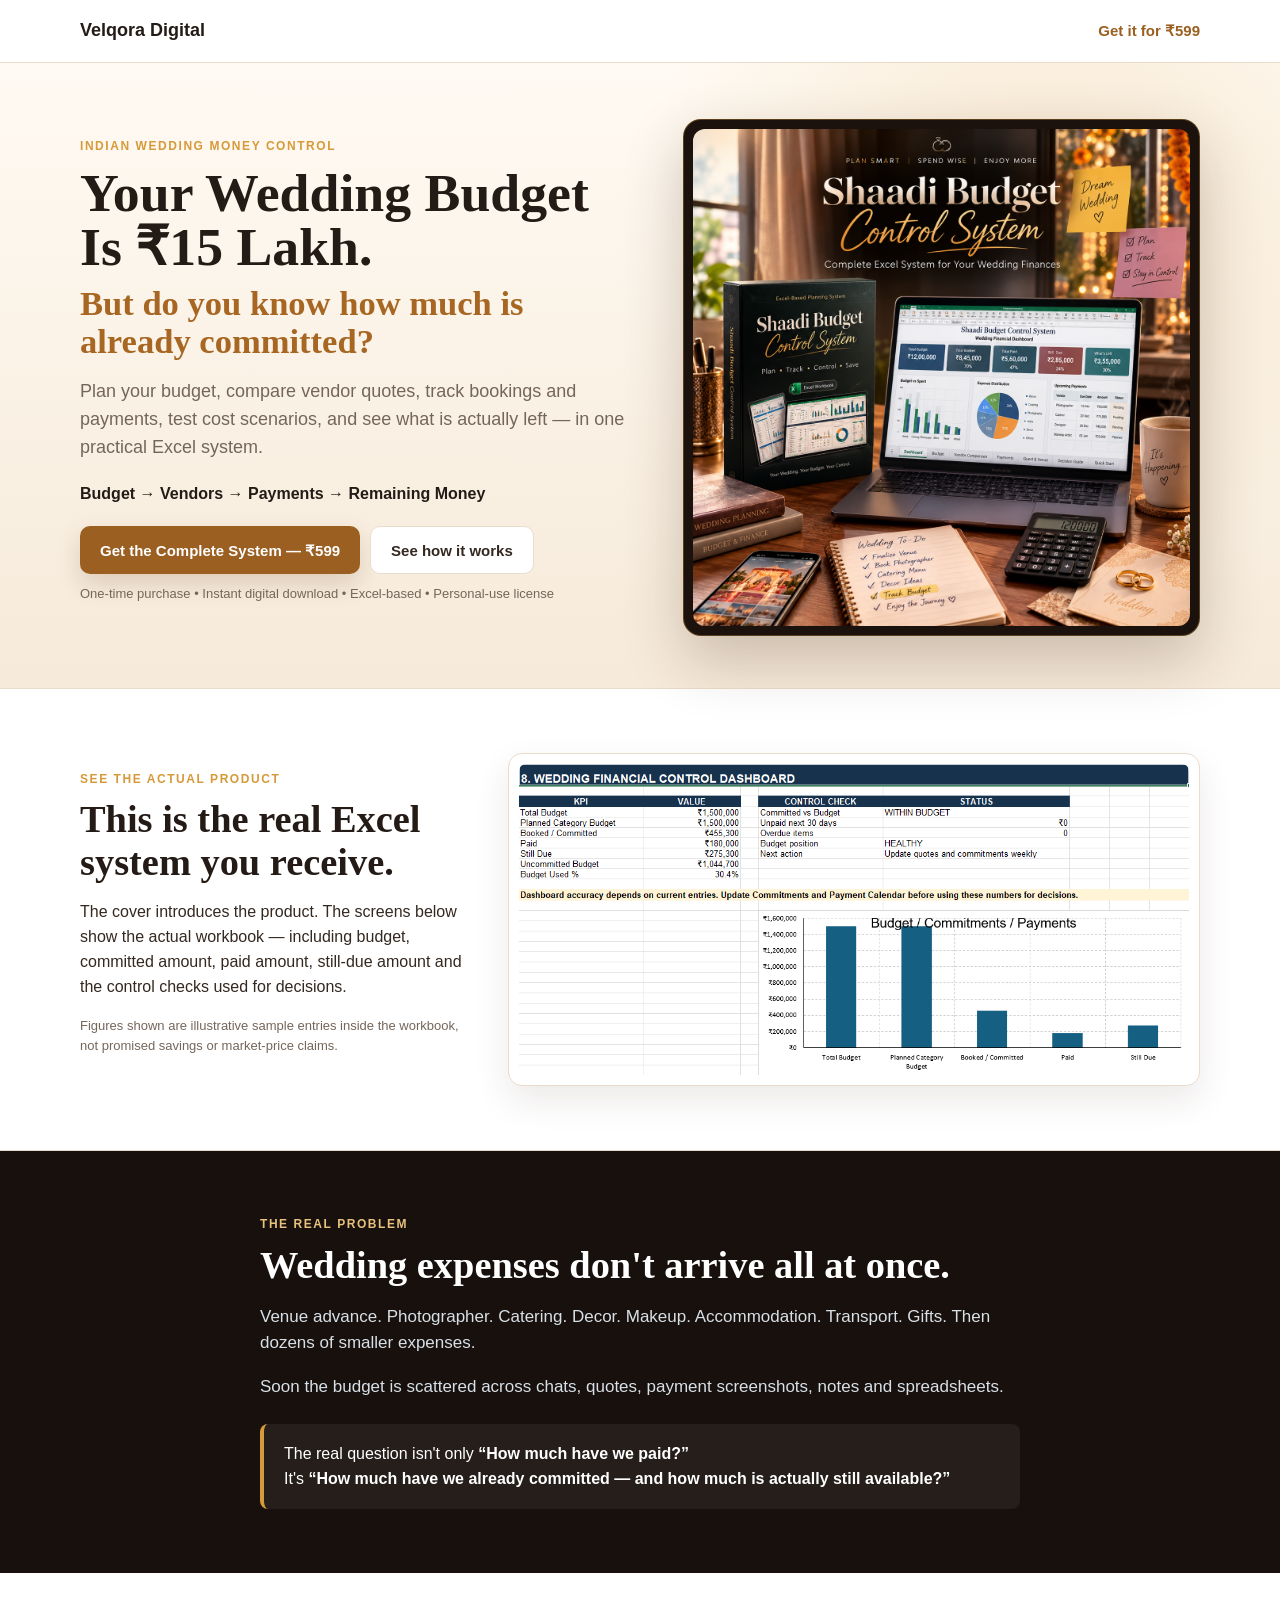
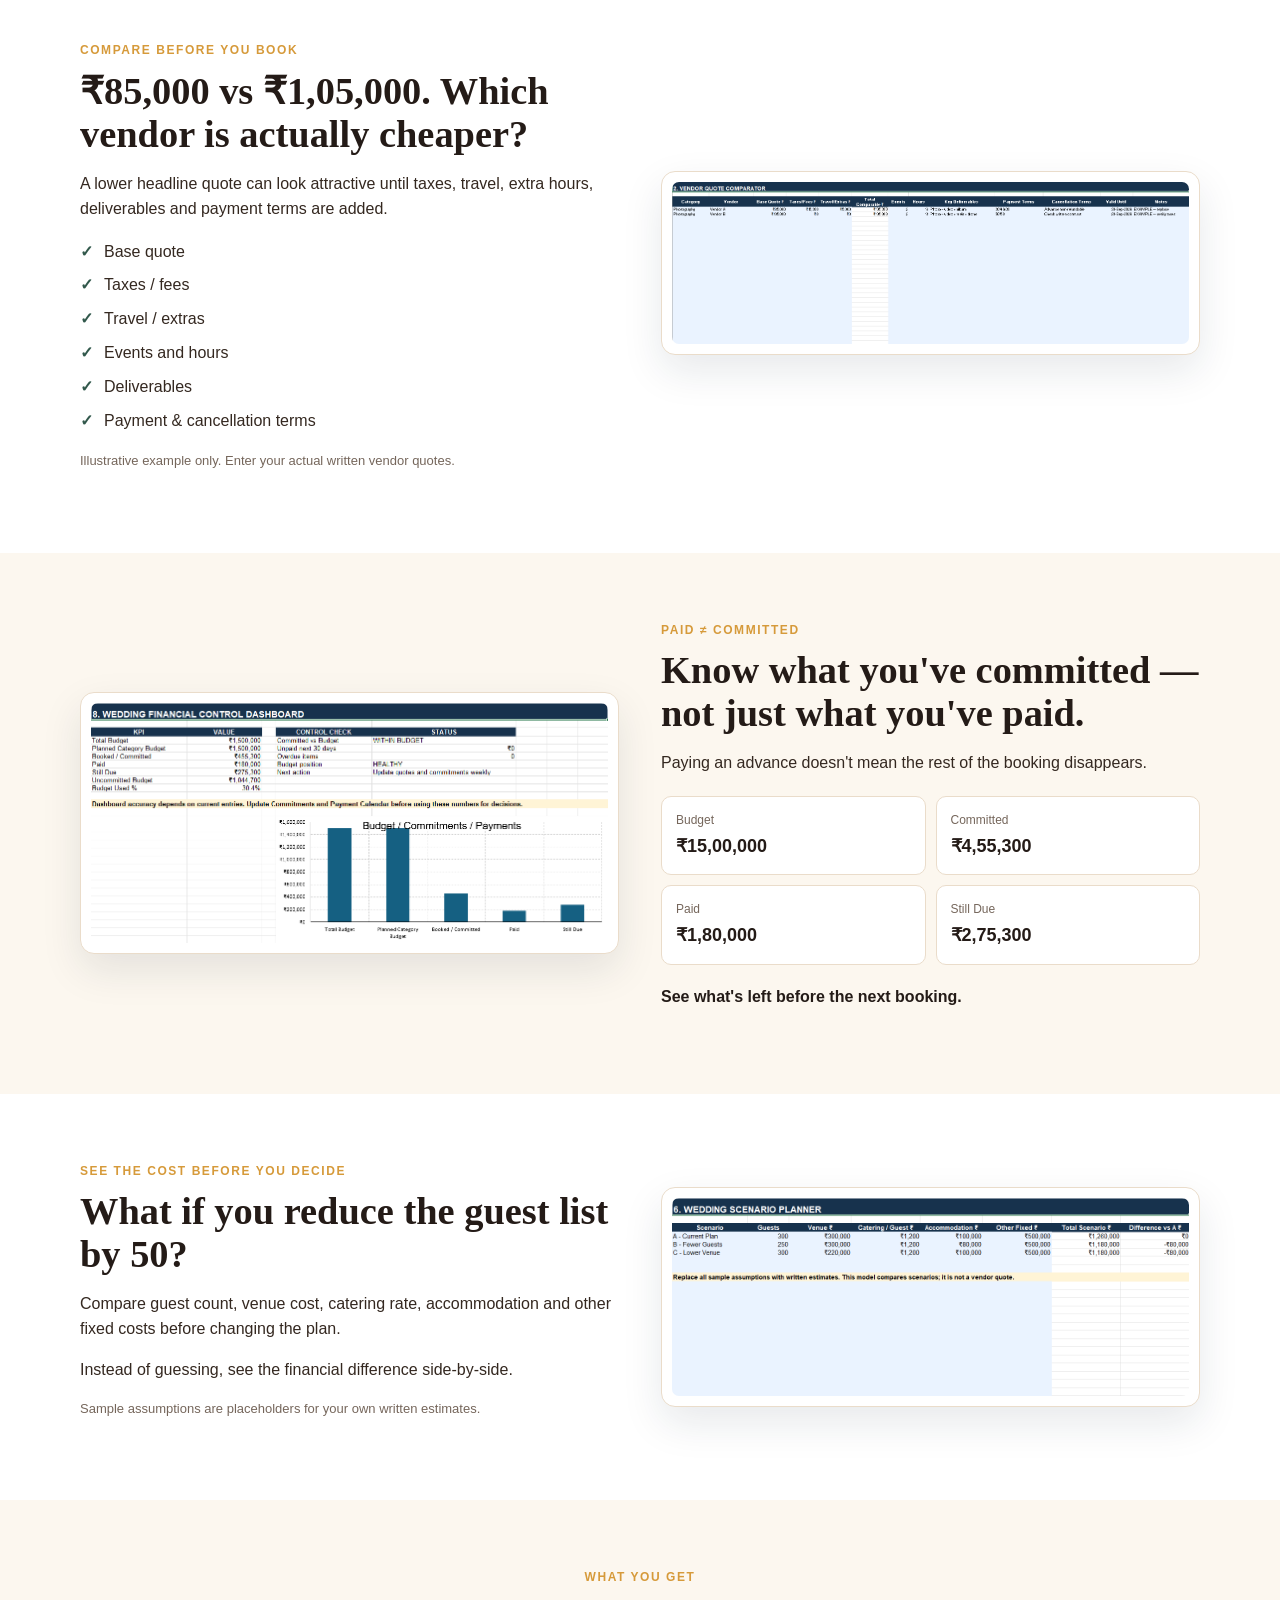
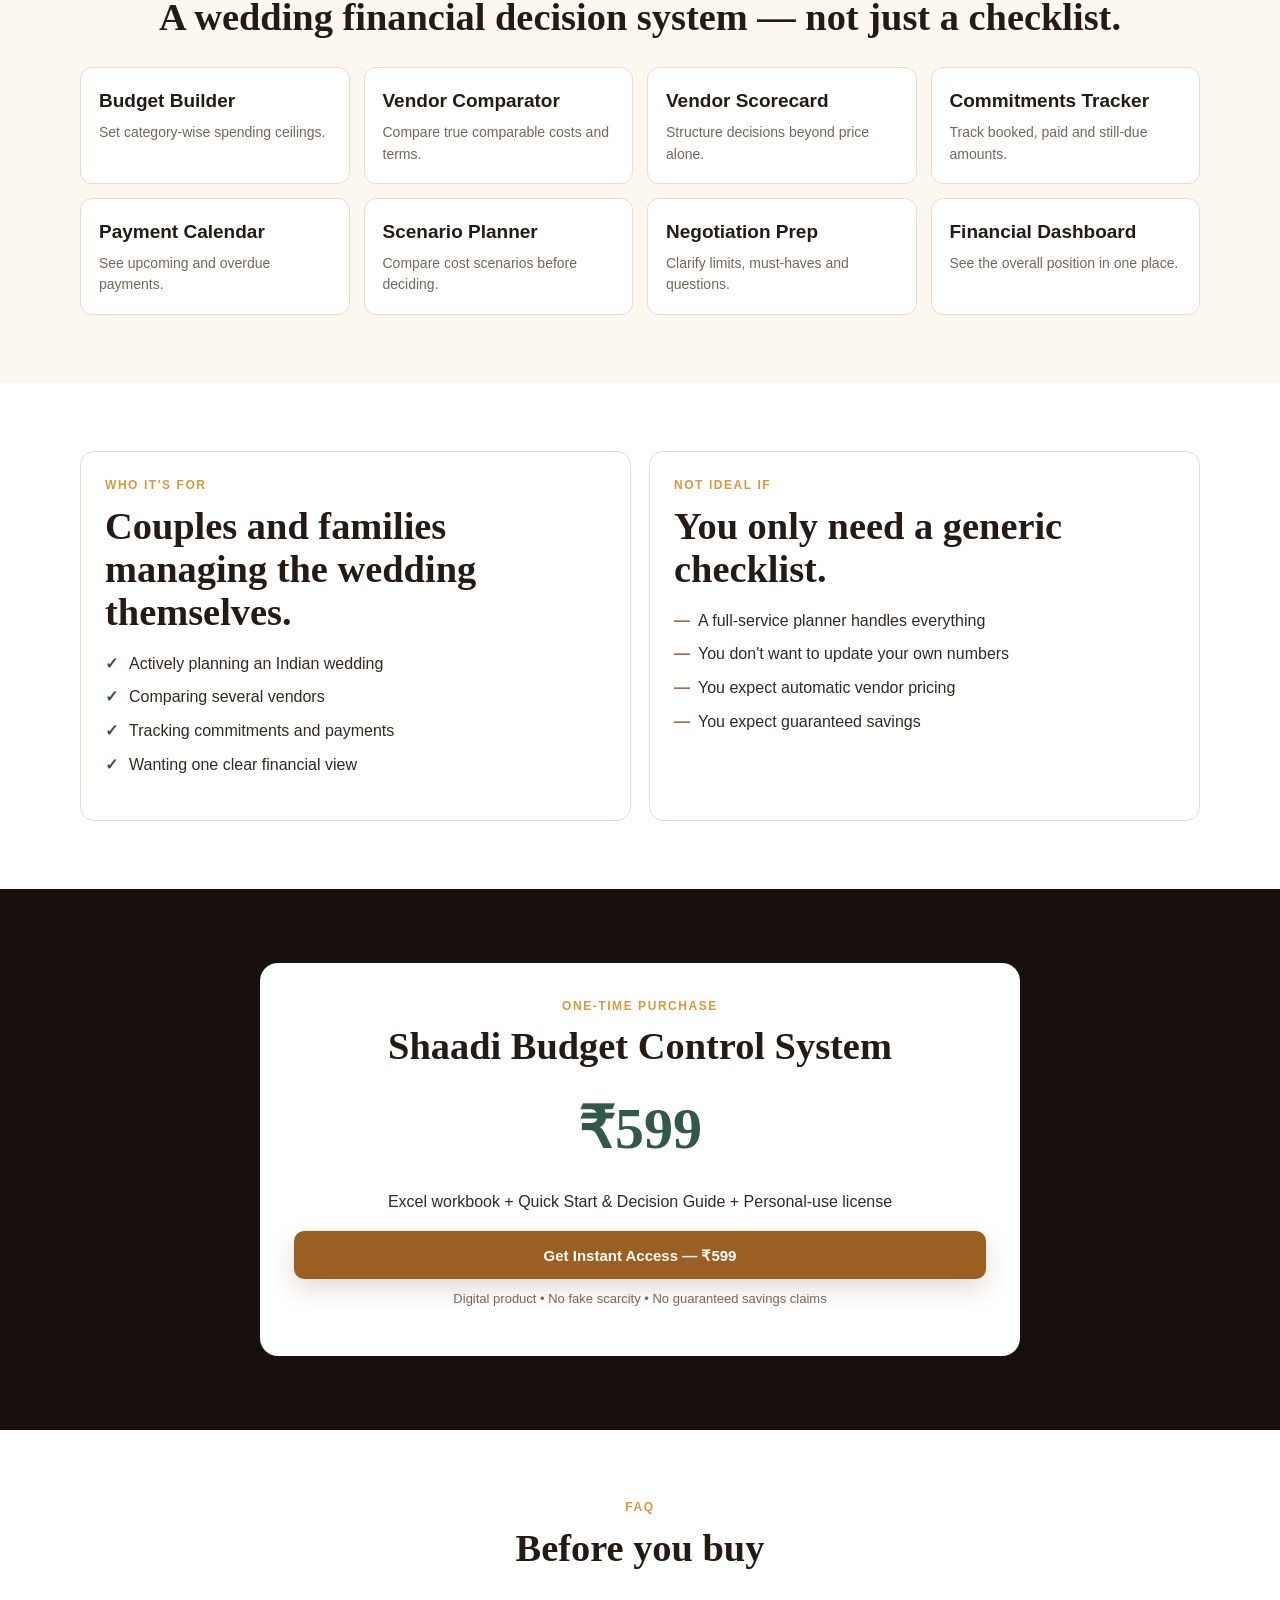
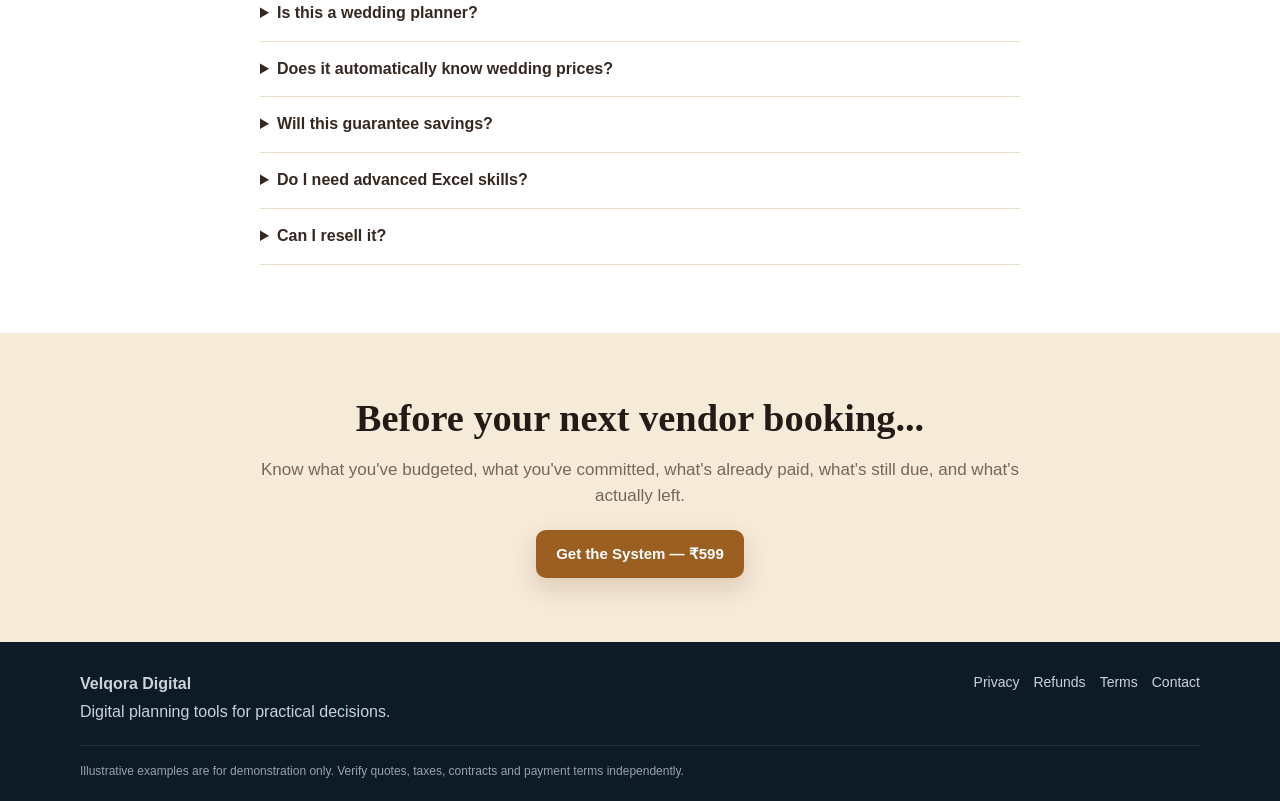
==== shaadi-budget-control/index.html @ 6a684ba6 "Add Velqora Digital website" ====
<!doctype html>
<html lang="en">
<head>
  <meta charset="utf-8">
  <meta name="viewport" content="width=device-width, initial-scale=1">
  <title>Shaadi Budget Control System</title>
  <meta name="description" content="Plan your wedding budget, compare vendors, track commitments and payments, and see what is actually left.">
  <link rel="stylesheet" href="style.css">
</head>
<body>
<header class="topbar">
  <div class="container nav">
    <div class="brand">Velqora Digital</div>
    <a href="#pricing" class="mini-cta">Get it for ₹599</a>
  </div>
</header>

<main>
  <section class="hero">
    <div class="container hero-grid">
      <div class="hero-copy">
        <div class="eyebrow">INDIAN WEDDING MONEY CONTROL</div>
        <h1>Your Wedding Budget Is ₹15 Lakh.</h1>
        <h2 class="hero-sub">But do you know how much is already committed?</h2>
        <p class="lead">Plan your budget, compare vendor quotes, track bookings and payments, test cost scenarios, and see what is actually left — in one practical Excel system.</p>
        <div class="flow">Budget → Vendors → Payments → Remaining Money</div>
        <div class="actions">
          <a class="btn primary" href="https://payhip.com/buy?link=aXrN8">Get the Complete System — ₹599</a>
          <a class="btn secondary" href="#proof">See how it works</a>
        </div>
        <p class="small">One-time purchase • Instant digital download • Excel-based • Personal-use license</p>
      </div>

      <div class="hero-visual">
        <div class="cover-card">
          <img src="assets/shaadi-budget-cover.png" alt="Shaadi Budget Control System product cover">
        </div>
      </div>
    </div>
  </section>

  <section class="product-proof">
    <div class="container proof-grid">
      <div>
        <div class="eyebrow">SEE THE ACTUAL PRODUCT</div>
        <h2>This is the real Excel system you receive.</h2>
        <p>The cover introduces the product. The screens below show the actual workbook — including budget, committed amount, paid amount, still-due amount and the control checks used for decisions.</p>
        <p class="small">Figures shown are illustrative sample entries inside the workbook, not promised savings or market-price claims.</p>
      </div>
      <div class="image-card proof-image">
        <img src="assets/dashboard.png" alt="Actual Shaadi Budget Control System Excel dashboard">
      </div>
    </div>
  </section>

  <section class="dark-section">
    <div class="container narrow">
      <div class="eyebrow light">THE REAL PROBLEM</div>
      <h2>Wedding expenses don't arrive all at once.</h2>
      <p>Venue advance. Photographer. Catering. Decor. Makeup. Accommodation. Transport. Gifts. Then dozens of smaller expenses.</p>
      <p>Soon the budget is scattered across chats, quotes, payment screenshots, notes and spreadsheets.</p>
      <div class="highlight">The real question isn't only <strong>“How much have we paid?”</strong><br>It's <strong>“How much have we already committed — and how much is actually still available?”</strong></div>
    </div>
  </section>

  <section class="section" id="proof">
    <div class="container two-col">
      <div>
        <div class="eyebrow">COMPARE BEFORE YOU BOOK</div>
        <h2>₹85,000 vs ₹1,05,000. Which vendor is actually cheaper?</h2>
        <p>A lower headline quote can look attractive until taxes, travel, extra hours, deliverables and payment terms are added.</p>
        <ul class="checklist">
          <li>Base quote</li>
          <li>Taxes / fees</li>
          <li>Travel / extras</li>
          <li>Events and hours</li>
          <li>Deliverables</li>
          <li>Payment & cancellation terms</li>
        </ul>
        <p class="small">Illustrative example only. Enter your actual written vendor quotes.</p>
      </div>
      <div class="image-card">
        <img src="assets/vendor-comparator.png" alt="Vendor quote comparator">
      </div>
    </div>
  </section>

  <section class="section soft">
    <div class="container two-col">
      <div class="image-card">
        <img src="assets/dashboard.png" alt="Wedding financial control dashboard">
      </div>
      <div>
        <div class="eyebrow">PAID ≠ COMMITTED</div>
        <h2>Know what you've committed — not just what you've paid.</h2>
        <p>Paying an advance doesn't mean the rest of the booking disappears.</p>
        <div class="metrics">
          <div><span>Budget</span><b>₹15,00,000</b></div>
          <div><span>Committed</span><b>₹4,55,300</b></div>
          <div><span>Paid</span><b>₹1,80,000</b></div>
          <div><span>Still Due</span><b>₹2,75,300</b></div>
        </div>
        <p class="strong">See what's left before the next booking.</p>
      </div>
    </div>
  </section>

  <section class="section">
    <div class="container two-col">
      <div>
        <div class="eyebrow">SEE THE COST BEFORE YOU DECIDE</div>
        <h2>What if you reduce the guest list by 50?</h2>
        <p>Compare guest count, venue cost, catering rate, accommodation and other fixed costs before changing the plan.</p>
        <p>Instead of guessing, see the financial difference side-by-side.</p>
        <p class="small">Sample assumptions are placeholders for your own written estimates.</p>
      </div>
      <div class="image-card">
        <img src="assets/scenario-planner.png" alt="Wedding scenario planner">
      </div>
    </div>
  </section>

  <section class="section soft">
    <div class="container">
      <div class="eyebrow center">WHAT YOU GET</div>
      <h2 class="center">A wedding financial decision system — not just a checklist.</h2>
      <div class="cards">
        <article><h3>Budget Builder</h3><p>Set category-wise spending ceilings.</p></article>
        <article><h3>Vendor Comparator</h3><p>Compare true comparable costs and terms.</p></article>
        <article><h3>Vendor Scorecard</h3><p>Structure decisions beyond price alone.</p></article>
        <article><h3>Commitments Tracker</h3><p>Track booked, paid and still-due amounts.</p></article>
        <article><h3>Payment Calendar</h3><p>See upcoming and overdue payments.</p></article>
        <article><h3>Scenario Planner</h3><p>Compare cost scenarios before deciding.</p></article>
        <article><h3>Negotiation Prep</h3><p>Clarify limits, must-haves and questions.</p></article>
        <article><h3>Financial Dashboard</h3><p>See the overall position in one place.</p></article>
      </div>
    </div>
  </section>

  <section class="section">
    <div class="container audience-grid">
      <div class="audience-card">
        <div class="eyebrow">WHO IT'S FOR</div>
        <h2>Couples and families managing the wedding themselves.</h2>
        <ul class="checklist">
          <li>Actively planning an Indian wedding</li>
          <li>Comparing several vendors</li>
          <li>Tracking commitments and payments</li>
          <li>Wanting one clear financial view</li>
        </ul>
      </div>
      <div class="audience-card">
        <div class="eyebrow">NOT IDEAL IF</div>
        <h2>You only need a generic checklist.</h2>
        <ul class="dashlist">
          <li>A full-service planner handles everything</li>
          <li>You don't want to update your own numbers</li>
          <li>You expect automatic vendor pricing</li>
          <li>You expect guaranteed savings</li>
        </ul>
      </div>
    </div>
  </section>

  <section class="pricing" id="pricing">
    <div class="container narrow">
      <div class="price-card">
        <div class="eyebrow center">ONE-TIME PURCHASE</div>
        <h2>Shaadi Budget Control System</h2>
        <div class="price">₹599</div>
        <p>Excel workbook + Quick Start & Decision Guide + Personal-use license</p>
        <a class="btn primary full" href="https://payhip.com/buy?link=aXrN8">Get Instant Access — ₹599</a>
        <p class="small">Digital product • No fake scarcity • No guaranteed savings claims</p>
      </div>
    </div>
  </section>

  <section class="section">
    <div class="container narrow">
      <div class="eyebrow center">FAQ</div>
      <h2 class="center">Before you buy</h2>

      <details>
        <summary>Is this a wedding planner?</summary>
        <p>It focuses on the financial and vendor-decision side of wedding planning, rather than inspiration or event styling.</p>
      </details>
      <details>
        <summary>Does it automatically know wedding prices?</summary>
        <p>No. You enter your own budget and actual vendor quotes.</p>
      </details>
      <details>
        <summary>Will this guarantee savings?</summary>
        <p>No. It helps make costs, commitments and trade-offs visible. Actual results depend on your decisions and vendors.</p>
      </details>
      <details>
        <summary>Do I need advanced Excel skills?</summary>
        <p>No. The formulas are built in. You mainly enter and update your wedding information.</p>
      </details>
      <details>
        <summary>Can I resell it?</summary>
        <p>No. It is licensed for personal use and cannot be resold or redistributed.</p>
      </details>
    </div>
  </section>

  <section class="final">
    <div class="container narrow center">
      <h2>Before your next vendor booking...</h2>
      <p>Know what you've budgeted, what you've committed, what's already paid, what's still due, and what's actually left.</p>
      <a class="btn primary" href="https://payhip.com/buy?link=aXrN8">Get the System — ₹599</a>
    </div>
  </section>
</main>

<footer>
  <div class="container footer-row">
    <div>
      <strong>Velqora Digital</strong>
      <p>Digital planning tools for practical decisions.</p>
    </div>
    <div class="footer-links">
      <a href="../privacy.html">Privacy</a>
      <a href="../refunds.html">Refunds</a>
      <a href="../terms.html">Terms</a>
      <a href="../contact.html">Contact</a>
    </div>
  </div>
  <div class="container legal">Illustrative examples are for demonstration only. Verify quotes, taxes, contracts and payment terms independently.</div>
</footer>

<script src="script.js"></script>
</body>
</html>
---- shaadi-budget-control/style.css ----
:root{
  --navy:#241b17;
  --navy2:#17100d;
  --green:#31584b;
  --gold:#d69a3a;
  --cream:#f6ead9;
  --soft:#fcf7ef;
  --text:#342820;
  --muted:#75665b;
  --line:#eadcca;
  --white:#fff;
}
*{box-sizing:border-box}
html{scroll-behavior:smooth}
body{
  margin:0;
  font-family:Arial,Helvetica,sans-serif;
  color:var(--text);
  background:#fff;
  font-size:16px;
  line-height:1.55;
}
img{display:block;max-width:100%;height:auto}
a{text-decoration:none;color:inherit}
.container{width:min(1120px,92%);margin:auto}
.narrow{width:min(760px,92%)}
.center{text-align:center}

.topbar{
  position:sticky;top:0;z-index:50;
  background:rgba(255,255,255,.96);
  border-bottom:1px solid var(--line);
}
.nav{
  min-height:62px;
  display:flex;
  align-items:center;
  justify-content:space-between;
}
.brand{font-weight:700;font-size:18px;color:var(--navy)}
.mini-cta{font-weight:700;color:#9b5f21;font-size:15px}

.hero{
  padding:56px 0 52px;
  background:radial-gradient(circle at 82% 20%,rgba(214,154,58,.16),transparent 34%),linear-gradient(180deg,#fffaf3 0%,var(--cream) 100%);
}
.hero-grid{
  display:grid;
  grid-template-columns:1fr .92fr;
  gap:42px;
  align-items:center;
}
.eyebrow{
  font-size:12px;
  font-weight:700;
  color:var(--gold);
  letter-spacing:.13em;
  margin-bottom:10px;
}
.light{color:#e8c27d}
h1,h2,h3{margin-top:0;color:var(--navy)}
h1{
  font-family:Georgia,"Times New Roman",serif;
  font-size:clamp(42px,4.2vw,64px);
  line-height:1.02;
  margin-bottom:10px;
}
.hero-sub{
  font-family:Georgia,"Times New Roman",serif;
  color:#a76622;
  font-size:clamp(28px,2.7vw,40px);
  line-height:1.08;
  margin-bottom:18px;
}
h2{
  font-family:Georgia,"Times New Roman",serif;
  font-size:clamp(30px,3vw,44px);
  line-height:1.12;
  margin-bottom:16px;
}
h3{font-size:19px;margin-bottom:6px}
.lead{font-size:18px;color:var(--muted);max-width:650px}
.flow{font-weight:700;margin:20px 0;color:var(--navy)}
.actions{display:flex;gap:10px;flex-wrap:wrap}
.btn{
  min-height:48px;
  padding:0 20px;
  border-radius:10px;
  display:inline-flex;
  align-items:center;
  justify-content:center;
  font-weight:700;
  font-size:15px;
}
.primary{background:#9b5f21;color:#fff;box-shadow:0 10px 24px rgba(99,55,19,.18)}
.secondary{border:1px solid var(--line);background:#fff}
.full{width:100%}
.small{font-size:13px;color:var(--muted);margin-top:10px}
.browser-card,.image-card{
  background:#fff;
  border:1px solid var(--line);
  border-radius:14px;
  padding:10px;
  box-shadow:0 16px 40px rgba(19,42,61,.10);
}
.browser-card img,.image-card img{border-radius:7px}

.dark-section{
  background:var(--navy2);
  color:#fff;
  padding:64px 0;
}
.dark-section h2{color:#fff}
.dark-section p{color:#d8e0e7;font-size:17px}
.highlight{
  margin-top:24px;
  padding:18px 20px;
  border-left:4px solid var(--gold);
  background:rgba(255,255,255,.06);
  border-radius:8px;
}

.section{padding:68px 0}
.soft{background:var(--soft)}
.two-col{
  display:grid;
  grid-template-columns:1fr 1fr;
  gap:42px;
  align-items:center;
}
.checklist,.dashlist{list-style:none;padding:0;margin:18px 0}
.checklist li,.dashlist li{position:relative;padding-left:24px;margin:9px 0}
.checklist li:before{content:"✓";position:absolute;left:0;color:var(--green);font-weight:700}
.dashlist li:before{content:"—";position:absolute;left:0;color:#a66a50;font-weight:700}
.strong{font-weight:700;color:var(--navy)}

.metrics{
  display:grid;
  grid-template-columns:1fr 1fr;
  gap:10px;
  margin:20px 0;
}
.metrics div{
  border:1px solid var(--line);
  background:#fff;
  border-radius:10px;
  padding:14px;
}
.metrics span{display:block;color:var(--muted);font-size:12px;margin-bottom:3px}
.metrics b{font-size:18px;color:var(--navy)}

.cards{
  display:grid;
  grid-template-columns:repeat(4,1fr);
  gap:14px;
  margin-top:28px;
}
.cards article{
  background:#fff;
  border:1px solid var(--line);
  border-radius:12px;
  padding:18px;
}
.cards p{margin:0;color:var(--muted);font-size:14px}

.audience-grid{
  display:grid;
  grid-template-columns:1fr 1fr;
  gap:18px;
}
.audience-card{
  border:1px solid var(--line);
  border-radius:14px;
  padding:24px;
  background:#fff;
}

.pricing{
  padding:74px 0;
  background:var(--navy2);
}
.price-card{
  background:#fff;
  border-radius:18px;
  padding:34px;
  text-align:center;
}
.price{
  font-family:Georgia,"Times New Roman",serif;
  font-size:58px;
  font-weight:700;
  color:var(--green);
  margin:4px 0 10px;
}
details{border-bottom:1px solid var(--line);padding:15px 0}
summary{font-weight:700;cursor:pointer}
details p{color:var(--muted)}

.final{
  padding:64px 0;
  background:var(--cream);
}
.final p{color:var(--muted);font-size:17px;margin-bottom:20px}

footer{
  background:#0d1b27;
  color:#cbd3da;
  padding:30px 0 20px;
}
.footer-row{
  display:flex;
  justify-content:space-between;
  gap:22px;
}
.footer-row p{margin:4px 0 0}
.footer-links{display:flex;gap:14px;flex-wrap:wrap;font-size:14px}
.legal{
  border-top:1px solid rgba(255,255,255,.1);
  margin-top:20px;
  padding-top:16px;
  font-size:12px;
  color:#97a3ae;
}

@media(max-width:900px){
  .hero-grid,.two-col,.audience-grid{grid-template-columns:1fr}
  .cards{grid-template-columns:1fr 1fr}
  .hero{padding-top:44px}
  .hero-visual{max-width:760px}
}
@media(max-width:600px){
  body{font-size:15px}
  .container{width:min(94%,1120px)}
  .hero{padding:38px 0 40px}
  h1{font-size:38px}
  .hero-sub{font-size:28px}
  h2{font-size:30px}
  .lead{font-size:16px}
  .section,.dark-section,.final{padding:50px 0}
  .actions{flex-direction:column}
  .btn{width:100%}
  .cards{grid-template-columns:1fr}
  .metrics{grid-template-columns:1fr 1fr}
  .price{font-size:50px}
  .footer-row{flex-direction:column}
  .mini-cta{font-size:13px}
}


.policy-page{background:#fbfaf7;min-height:100vh}
.policy-wrap{width:min(820px,92%);margin:0 auto;padding:56px 0 80px}
.policy-wrap h1{font-size:42px;margin-bottom:8px}
.policy-wrap h2{font-size:25px;margin-top:34px;margin-bottom:10px}
.policy-wrap p,.policy-wrap li{color:#53606c}
.policy-wrap ul{padding-left:22px}
.back-link{display:inline-block;margin-bottom:28px;color:#1f6a58;font-weight:700}
.policy-meta{font-size:13px;color:#7b858f;margin-bottom:28px}
.notice{background:#fff;border:1px solid #e4e7ea;border-radius:12px;padding:16px 18px;margin:22px 0}
@media(max-width:600px){.policy-wrap{padding-top:36px}.policy-wrap h1{font-size:34px}.policy-wrap h2{font-size:23px}}

.cover-card{
  width:min(520px,100%);
  margin-left:auto;
  background:#1b120e;
  border:1px solid rgba(214,154,58,.34);
  border-radius:18px;
  padding:9px;
  box-shadow:0 24px 60px rgba(62,34,17,.24);
  overflow:hidden;
}
.cover-card img{
  width:100%;
  aspect-ratio:1/1;
  object-fit:cover;
  border-radius:12px;
}
.product-proof{
  padding:64px 0;
  background:#fff;
  border-top:1px solid var(--line);
  border-bottom:1px solid var(--line);
}
.proof-grid{
  display:grid;
  grid-template-columns:.72fr 1.28fr;
  gap:38px;
  align-items:center;
}
.proof-image{box-shadow:0 14px 34px rgba(66,43,27,.10)}
@media(max-width:900px){
  .cover-card{margin:0 auto;max-width:560px}
  .proof-grid{grid-template-columns:1fr}
}
@media(max-width:600px){
  .product-proof{padding:48px 0}
  .cover-card{max-width:430px}
}
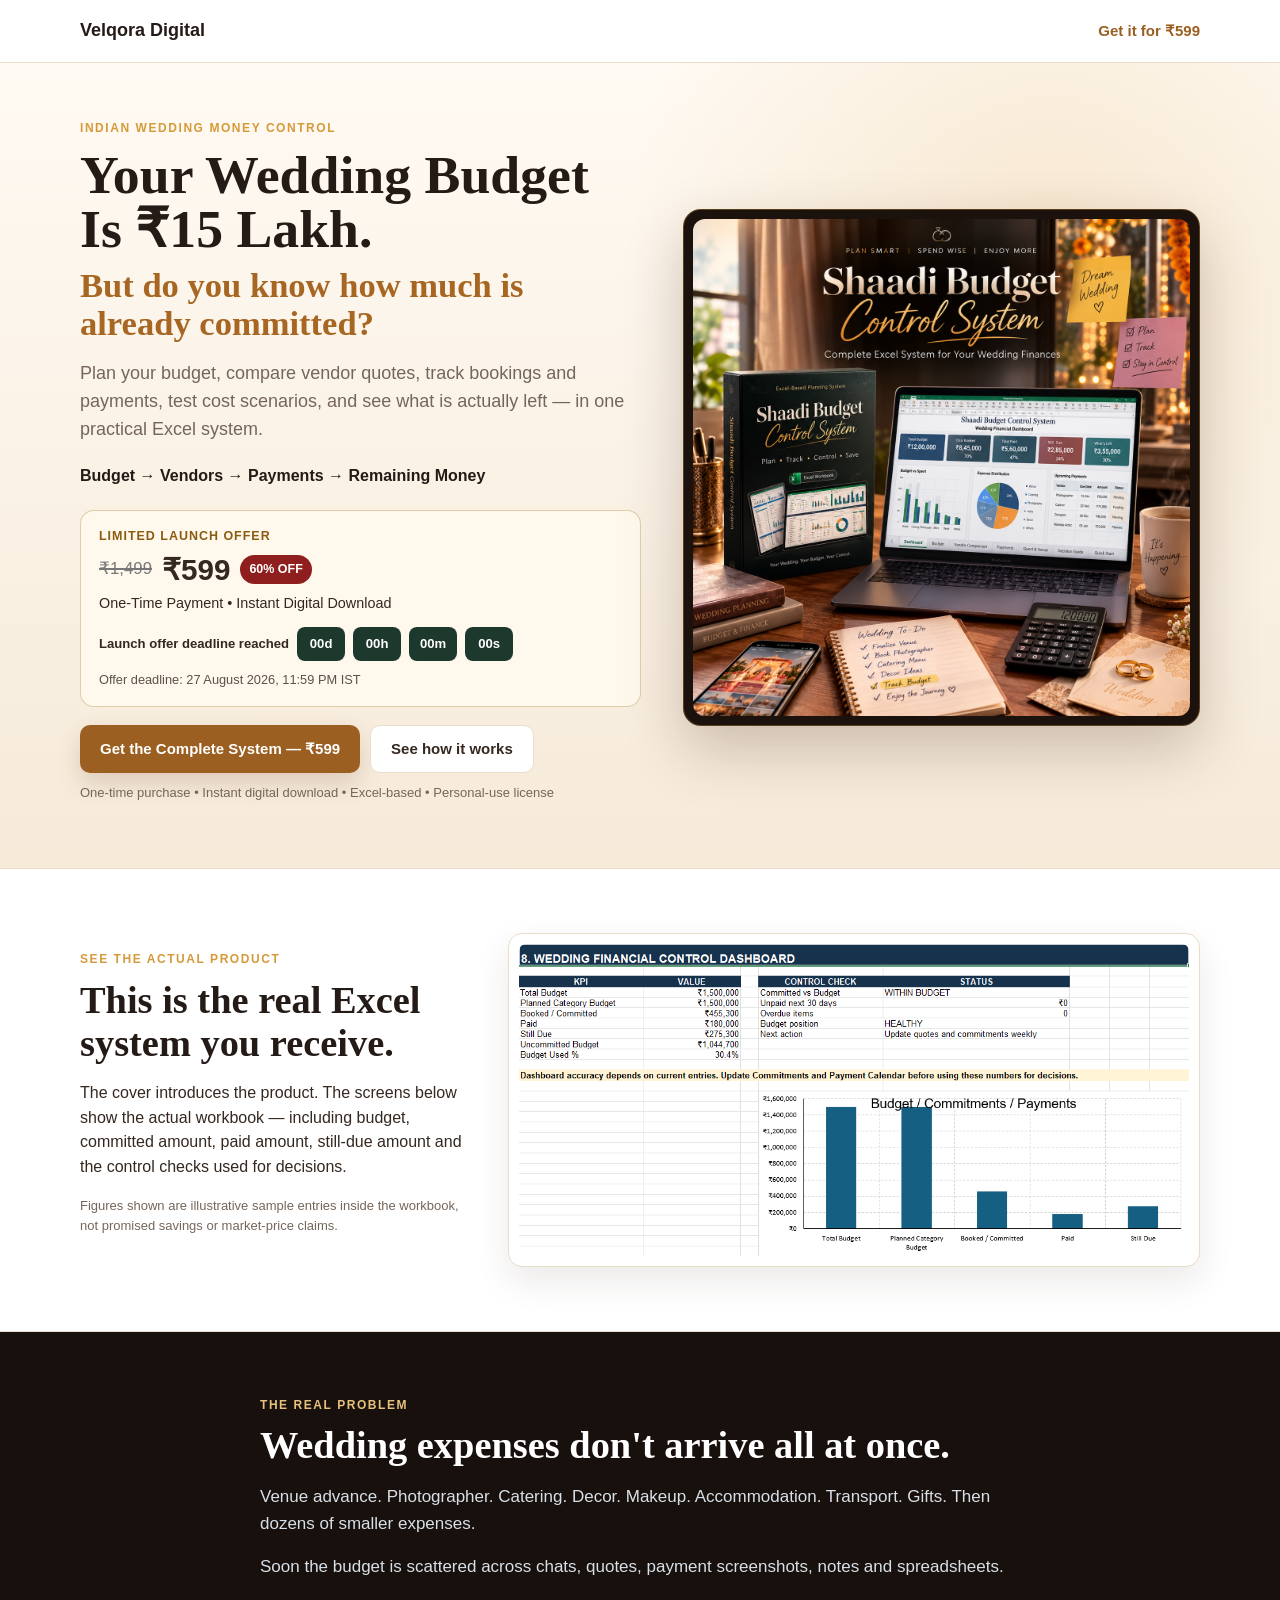
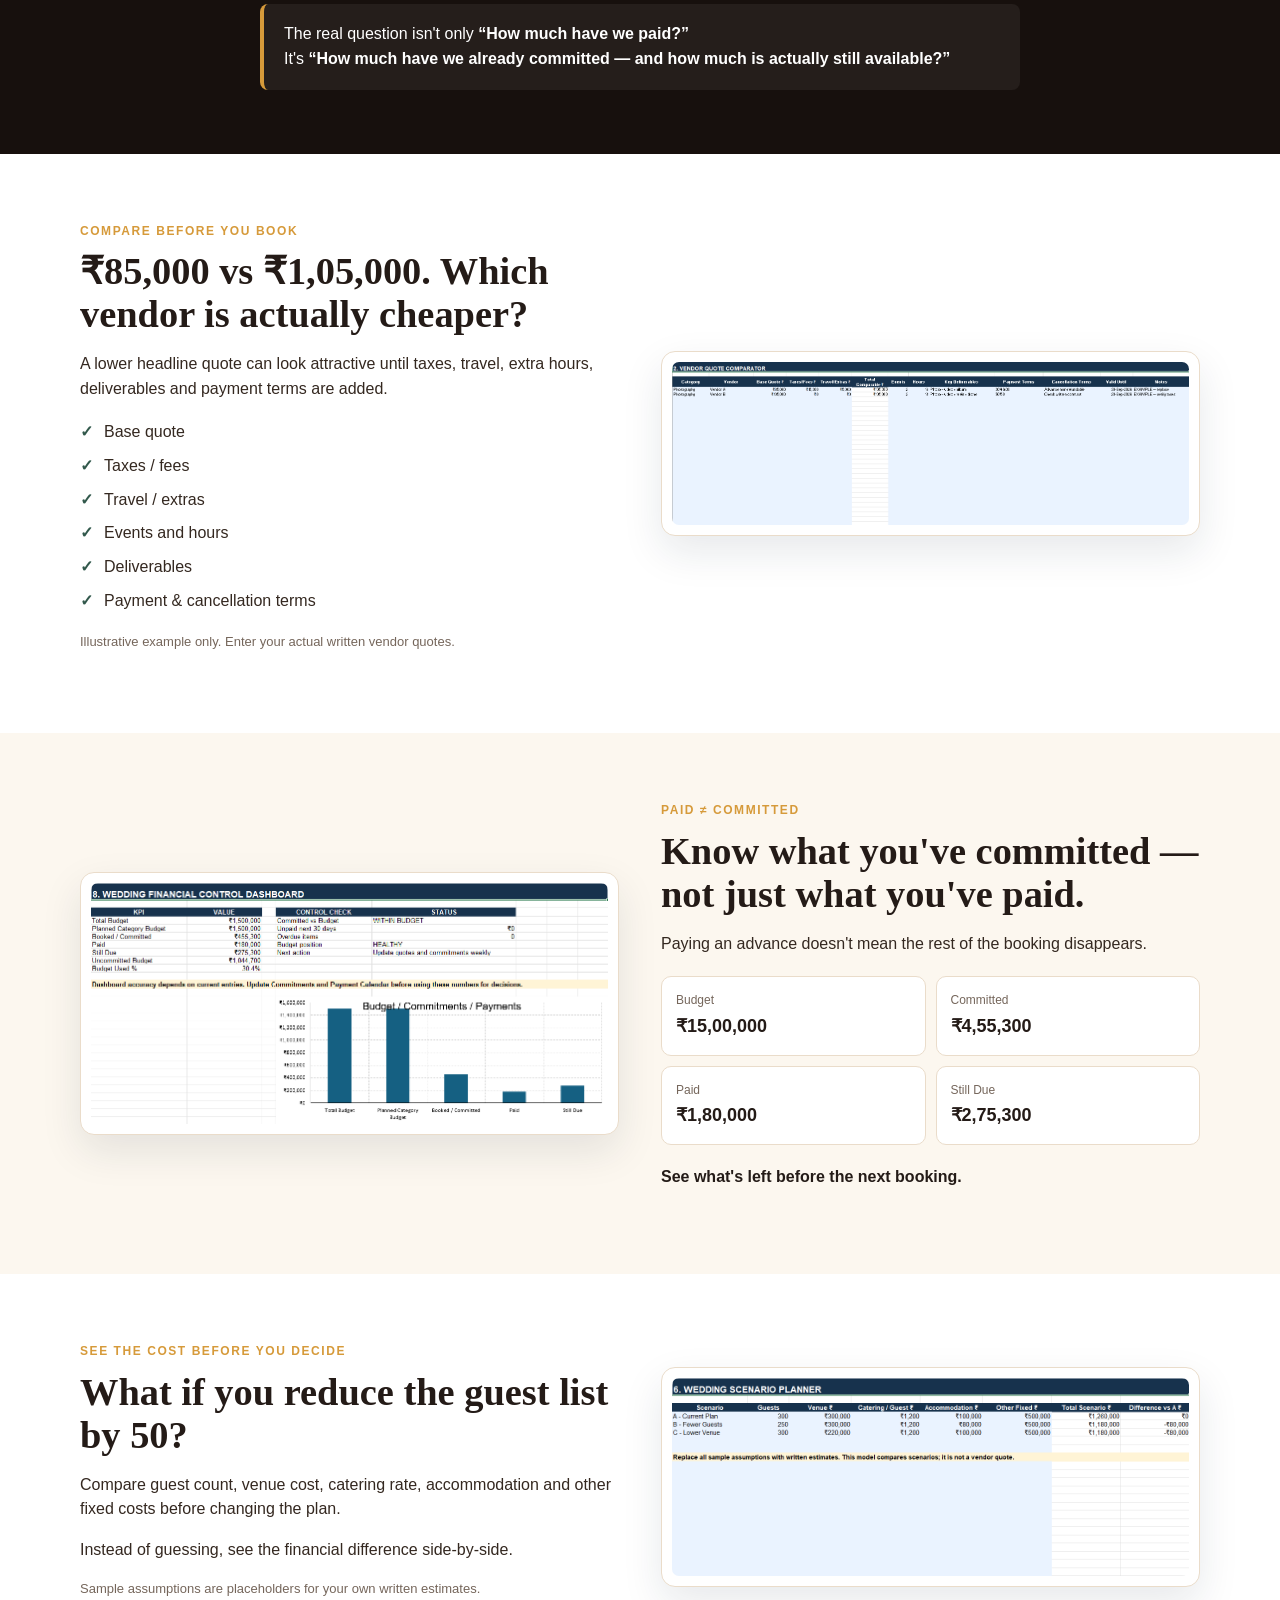
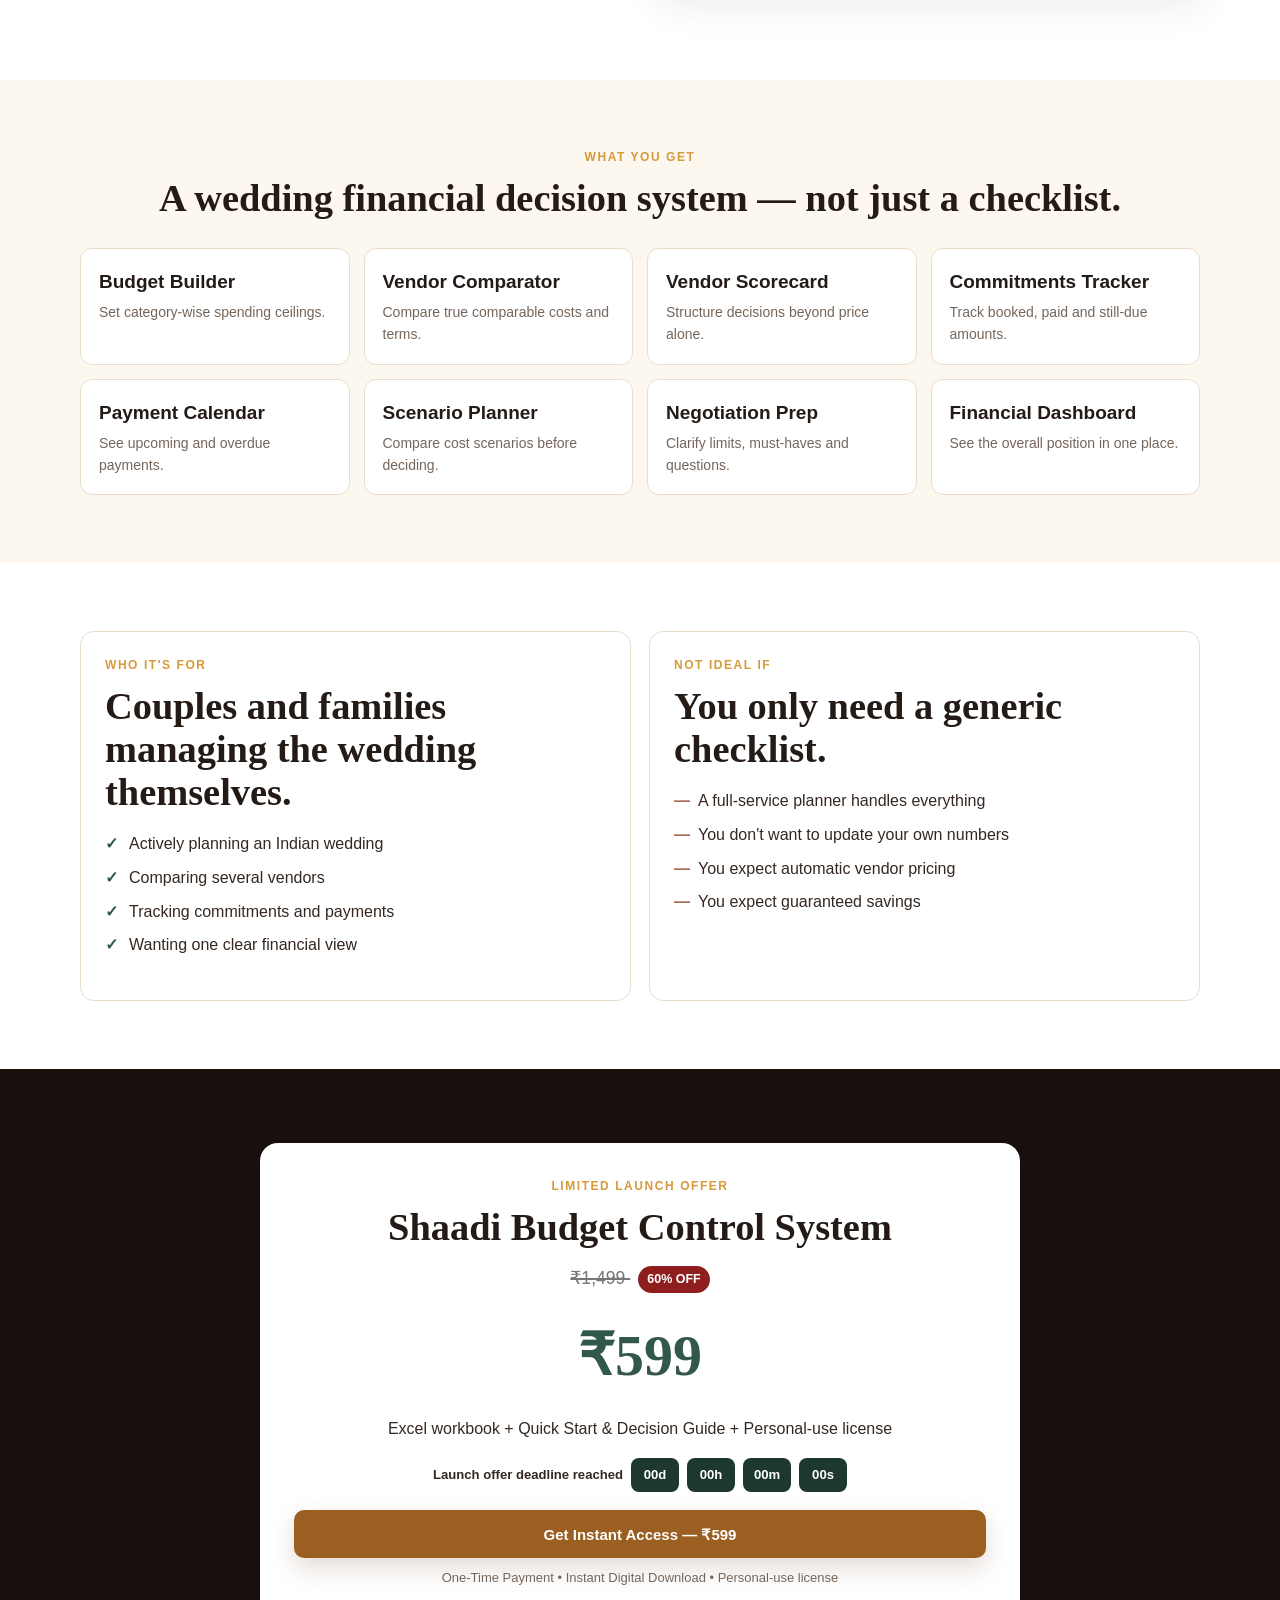
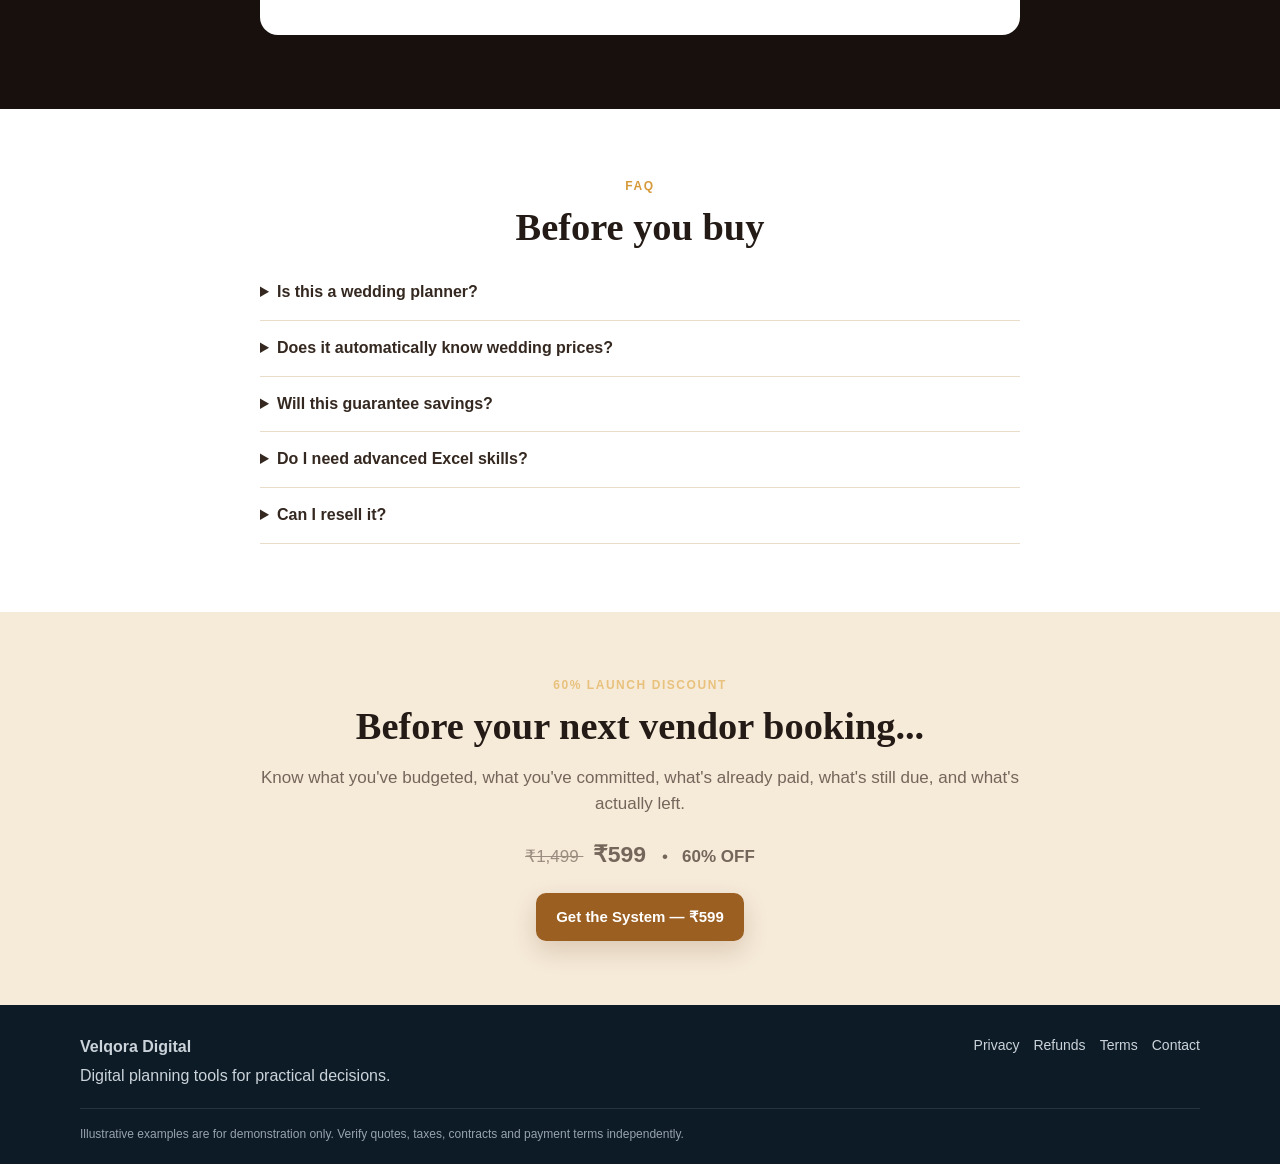
==== commit 1d726f4f: "Align landing page with launch offer" ====
--- a/shaadi-budget-control/index.html
+++ b/shaadi-budget-control/index.html
@@ -3,72 +3,443 @@
 <head>
   <meta charset="utf-8">
   <meta name="viewport" content="width=device-width, initial-scale=1">
+
   <title>Shaadi Budget Control System</title>
-  <meta name="description" content="Plan your wedding budget, compare vendors, track commitments and payments, and see what is actually left.">
+
+  <meta
+    name="description"
+    content="Plan your wedding budget, compare vendors, track commitments and payments, and see what is actually left."
+  >
+
   <link rel="stylesheet" href="style.css">
+
+  <!-- Offer styling -->
+  <style>
+    .launch-offer {
+      margin: 22px 0 18px;
+      padding: 16px 18px;
+      border: 1px solid rgba(167, 126, 43, 0.35);
+      border-radius: 14px;
+      background: #fff9ed;
+    }
+
+    .launch-label {
+      margin-bottom: 8px;
+      font-size: 0.78rem;
+      font-weight: 800;
+      letter-spacing: 0.08em;
+      text-transform: uppercase;
+      color: #8a5b10;
+    }
+
+    .offer-price-row {
+      display: flex;
+      align-items: center;
+      flex-wrap: wrap;
+      gap: 10px;
+      margin-bottom: 8px;
+    }
+
+    .regular-price {
+      font-size: 1.05rem;
+      color: #777;
+      text-decoration: line-through;
+      text-decoration-thickness: 2px;
+    }
+
+    .launch-price {
+      font-size: 1.85rem;
+      line-height: 1;
+      font-weight: 800;
+    }
+
+    .discount-badge {
+      display: inline-flex;
+      align-items: center;
+      padding: 5px 9px;
+      border-radius: 999px;
+      background: #8f1f1f;
+      color: #fff;
+      font-size: 0.78rem;
+      font-weight: 800;
+    }
+
+    .offer-meta {
+      margin: 0;
+      font-size: 0.9rem;
+    }
+
+    .offer-countdown {
+      margin-top: 12px;
+      display: flex;
+      flex-wrap: wrap;
+      align-items: center;
+      gap: 8px;
+    }
+
+    .countdown-label {
+      font-size: 0.82rem;
+      font-weight: 700;
+    }
+
+    .countdown-box {
+      min-width: 48px;
+      padding: 7px 8px;
+      border-radius: 8px;
+      background: #1d382c;
+      color: #fff;
+      text-align: center;
+      font-size: 0.82rem;
+      font-weight: 700;
+    }
+
+    .pricing-offer {
+      margin: 14px 0 18px;
+    }
+
+    .pricing-regular {
+      margin-right: 8px;
+      color: #777;
+      font-size: 1.1rem;
+      text-decoration: line-through;
+      text-decoration-thickness: 2px;
+    }
+
+    .pricing-discount {
+      display: inline-block;
+      padding: 4px 9px;
+      border-radius: 999px;
+      background: #8f1f1f;
+      color: #fff;
+      font-size: 0.78rem;
+      font-weight: 800;
+      vertical-align: middle;
+    }
+
+    .offer-end-note {
+      margin-top: 9px;
+      font-size: 0.8rem;
+      opacity: 0.8;
+    }
+
+    @media (max-width: 600px) {
+      .launch-price {
+        font-size: 1.6rem;
+      }
+
+      .offer-countdown {
+        gap: 6px;
+      }
+
+      .countdown-box {
+        min-width: 44px;
+        font-size: 0.76rem;
+      }
+    }
+  </style>
+
+  <!-- Meta Pixel Code -->
+  <script>
+    !function(f,b,e,v,n,t,s)
+    {
+      if(f.fbq)return;
+      n=f.fbq=function(){
+        n.callMethod
+          ? n.callMethod.apply(n,arguments)
+          : n.queue.push(arguments)
+      };
+
+      if(!f._fbq)f._fbq=n;
+
+      n.push=n;
+      n.loaded=!0;
+      n.version='2.0';
+      n.queue=[];
+
+      t=b.createElement(e);
+      t.async=!0;
+      t.src=v;
+
+      s=b.getElementsByTagName(e)[0];
+      s.parentNode.insertBefore(t,s);
+
+    }(
+      window,
+      document,
+      'script',
+      'https://connect.facebook.net/en_US/fbevents.js'
+    );
+
+    fbq('init', '1090516670585672');
+    fbq('track', 'PageView');
+  </script>
+
+  <noscript>
+    <img
+      height="1"
+      width="1"
+      style="display:none"
+      src="https://www.facebook.com/tr?id=1090516670585672&ev=PageView&noscript=1"
+      alt=""
+    >
+  </noscript>
+  <!-- End Meta Pixel Code -->
+
 </head>
+
 <body>
+
 <header class="topbar">
   <div class="container nav">
-    <div class="brand">Velqora Digital</div>
-    <a href="#pricing" class="mini-cta">Get it for ₹599</a>
+
+    <div class="brand">
+      Velqora Digital
+    </div>
+
+    <a href="#pricing" class="mini-cta">
+      Get it for ₹599
+    </a>
+
   </div>
 </header>
 
+
 <main>
+
+  <!-- HERO -->
   <section class="hero">
     <div class="container hero-grid">
+
       <div class="hero-copy">
-        <div class="eyebrow">INDIAN WEDDING MONEY CONTROL</div>
-        <h1>Your Wedding Budget Is ₹15 Lakh.</h1>
-        <h2 class="hero-sub">But do you know how much is already committed?</h2>
-        <p class="lead">Plan your budget, compare vendor quotes, track bookings and payments, test cost scenarios, and see what is actually left — in one practical Excel system.</p>
-        <div class="flow">Budget → Vendors → Payments → Remaining Money</div>
+
+        <div class="eyebrow">
+          INDIAN WEDDING MONEY CONTROL
+        </div>
+
+        <h1>
+          Your Wedding Budget Is ₹15 Lakh.
+        </h1>
+
+        <h2 class="hero-sub">
+          But do you know how much is already committed?
+        </h2>
+
+        <p class="lead">
+          Plan your budget, compare vendor quotes, track bookings and payments,
+          test cost scenarios, and see what is actually left — in one practical
+          Excel system.
+        </p>
+
+        <div class="flow">
+          Budget → Vendors → Payments → Remaining Money
+        </div>
+
+
+        <!-- LAUNCH OFFER -->
+        <div class="launch-offer">
+
+          <div class="launch-label">
+            Limited Launch Offer
+          </div>
+
+          <div class="offer-price-row">
+
+            <span class="regular-price">
+              ₹1,499
+            </span>
+
+            <span class="launch-price">
+              ₹599
+            </span>
+
+            <span class="discount-badge">
+              60% OFF
+            </span>
+
+          </div>
+
+          <p class="offer-meta">
+            One-Time Payment • Instant Digital Download
+          </p>
+
+          <div class="offer-countdown">
+
+            <span class="countdown-label">
+              Launch offer ends in:
+            </span>
+
+            <span class="countdown-box">
+              <span id="days">00</span>d
+            </span>
+
+            <span class="countdown-box">
+              <span id="hours">00</span>h
+            </span>
+
+            <span class="countdown-box">
+              <span id="minutes">00</span>m
+            </span>
+
+            <span class="countdown-box">
+              <span id="seconds">00</span>s
+            </span>
+
+          </div>
+
+          <div class="offer-end-note">
+            Offer deadline: 27 August 2026, 11:59 PM IST
+          </div>
+
+        </div>
+
+
         <div class="actions">
-          <a class="btn primary" href="https://payhip.com/buy?link=aXrN8">Get the Complete System — ₹599</a>
-          <a class="btn secondary" href="#proof">See how it works</a>
-        </div>
-        <p class="small">One-time purchase • Instant digital download • Excel-based • Personal-use license</p>
-      </div>
+
+          <a
+            class="btn primary"
+            href="https://payhip.com/buy?link=aXrN8"
+          >
+            Get the Complete System — ₹599
+          </a>
+
+          <a
+            class="btn secondary"
+            href="#proof"
+          >
+            See how it works
+          </a>
+
+        </div>
+
+        <p class="small">
+          One-time purchase • Instant digital download • Excel-based • Personal-use license
+        </p>
+
+      </div>
+
 
       <div class="hero-visual">
+
         <div class="cover-card">
-          <img src="assets/shaadi-budget-cover.png" alt="Shaadi Budget Control System product cover">
-        </div>
-      </div>
+
+          <img
+            src="assets/shaadi-budget-cover.png"
+            alt="Shaadi Budget Control System product cover"
+          >
+
+        </div>
+
+      </div>
+
     </div>
   </section>
 
+
+  <!-- PRODUCT PROOF -->
   <section class="product-proof">
+
     <div class="container proof-grid">
+
       <div>
-        <div class="eyebrow">SEE THE ACTUAL PRODUCT</div>
-        <h2>This is the real Excel system you receive.</h2>
-        <p>The cover introduces the product. The screens below show the actual workbook — including budget, committed amount, paid amount, still-due amount and the control checks used for decisions.</p>
-        <p class="small">Figures shown are illustrative sample entries inside the workbook, not promised savings or market-price claims.</p>
-      </div>
+
+        <div class="eyebrow">
+          SEE THE ACTUAL PRODUCT
+        </div>
+
+        <h2>
+          This is the real Excel system you receive.
+        </h2>
+
+        <p>
+          The cover introduces the product. The screens below show the actual
+          workbook — including budget, committed amount, paid amount,
+          still-due amount and the control checks used for decisions.
+        </p>
+
+        <p class="small">
+          Figures shown are illustrative sample entries inside the workbook,
+          not promised savings or market-price claims.
+        </p>
+
+      </div>
+
+
       <div class="image-card proof-image">
-        <img src="assets/dashboard.png" alt="Actual Shaadi Budget Control System Excel dashboard">
-      </div>
-    </div>
+
+        <img
+          src="assets/dashboard.png"
+          alt="Actual Shaadi Budget Control System Excel dashboard"
+        >
+
+      </div>
+
+    </div>
+
   </section>
 
+
+  <!-- PROBLEM -->
   <section class="dark-section">
+
     <div class="container narrow">
-      <div class="eyebrow light">THE REAL PROBLEM</div>
-      <h2>Wedding expenses don't arrive all at once.</h2>
-      <p>Venue advance. Photographer. Catering. Decor. Makeup. Accommodation. Transport. Gifts. Then dozens of smaller expenses.</p>
-      <p>Soon the budget is scattered across chats, quotes, payment screenshots, notes and spreadsheets.</p>
-      <div class="highlight">The real question isn't only <strong>“How much have we paid?”</strong><br>It's <strong>“How much have we already committed — and how much is actually still available?”</strong></div>
-    </div>
+
+      <div class="eyebrow light">
+        THE REAL PROBLEM
+      </div>
+
+      <h2>
+        Wedding expenses don't arrive all at once.
+      </h2>
+
+      <p>
+        Venue advance. Photographer. Catering. Decor. Makeup.
+        Accommodation. Transport. Gifts. Then dozens of smaller expenses.
+      </p>
+
+      <p>
+        Soon the budget is scattered across chats, quotes, payment screenshots,
+        notes and spreadsheets.
+      </p>
+
+      <div class="highlight">
+
+        The real question isn't only
+        <strong>“How much have we paid?”</strong>
+
+        <br>
+
+        It's
+        <strong>
+          “How much have we already committed — and how much is actually still available?”
+        </strong>
+
+      </div>
+
+    </div>
+
   </section>
 
+
+  <!-- VENDOR COMPARISON -->
   <section class="section" id="proof">
+
     <div class="container two-col">
+
       <div>
-        <div class="eyebrow">COMPARE BEFORE YOU BOOK</div>
-        <h2>₹85,000 vs ₹1,05,000. Which vendor is actually cheaper?</h2>
-        <p>A lower headline quote can look attractive until taxes, travel, extra hours, deliverables and payment terms are added.</p>
+
+        <div class="eyebrow">
+          COMPARE BEFORE YOU BOOK
+        </div>
+
+        <h2>
+          ₹85,000 vs ₹1,05,000. Which vendor is actually cheaper?
+        </h2>
+
+        <p>
+          A lower headline quote can look attractive until taxes, travel,
+          extra hours, deliverables and payment terms are added.
+        </p>
+
         <ul class="checklist">
           <li>Base quote</li>
           <li>Taxes / fees</li>
@@ -77,157 +448,657 @@
           <li>Deliverables</li>
           <li>Payment & cancellation terms</li>
         </ul>
-        <p class="small">Illustrative example only. Enter your actual written vendor quotes.</p>
-      </div>
+
+        <p class="small">
+          Illustrative example only. Enter your actual written vendor quotes.
+        </p>
+
+      </div>
+
+
       <div class="image-card">
-        <img src="assets/vendor-comparator.png" alt="Vendor quote comparator">
-      </div>
-    </div>
+
+        <img
+          src="assets/vendor-comparator.png"
+          alt="Vendor quote comparator"
+        >
+
+      </div>
+
+    </div>
+
   </section>
 
+
+  <!-- COMMITMENTS -->
   <section class="section soft">
+
     <div class="container two-col">
+
       <div class="image-card">
-        <img src="assets/dashboard.png" alt="Wedding financial control dashboard">
-      </div>
+
+        <img
+          src="assets/dashboard.png"
+          alt="Wedding financial control dashboard"
+        >
+
+      </div>
+
+
       <div>
-        <div class="eyebrow">PAID ≠ COMMITTED</div>
-        <h2>Know what you've committed — not just what you've paid.</h2>
-        <p>Paying an advance doesn't mean the rest of the booking disappears.</p>
+
+        <div class="eyebrow">
+          PAID ≠ COMMITTED
+        </div>
+
+        <h2>
+          Know what you've committed — not just what you've paid.
+        </h2>
+
+        <p>
+          Paying an advance doesn't mean the rest of the booking disappears.
+        </p>
+
         <div class="metrics">
-          <div><span>Budget</span><b>₹15,00,000</b></div>
-          <div><span>Committed</span><b>₹4,55,300</b></div>
-          <div><span>Paid</span><b>₹1,80,000</b></div>
-          <div><span>Still Due</span><b>₹2,75,300</b></div>
-        </div>
-        <p class="strong">See what's left before the next booking.</p>
-      </div>
-    </div>
+
+          <div>
+            <span>Budget</span>
+            <b>₹15,00,000</b>
+          </div>
+
+          <div>
+            <span>Committed</span>
+            <b>₹4,55,300</b>
+          </div>
+
+          <div>
+            <span>Paid</span>
+            <b>₹1,80,000</b>
+          </div>
+
+          <div>
+            <span>Still Due</span>
+            <b>₹2,75,300</b>
+          </div>
+
+        </div>
+
+        <p class="strong">
+          See what's left before the next booking.
+        </p>
+
+      </div>
+
+    </div>
+
   </section>
 
+
+  <!-- SCENARIO -->
   <section class="section">
+
     <div class="container two-col">
+
       <div>
-        <div class="eyebrow">SEE THE COST BEFORE YOU DECIDE</div>
-        <h2>What if you reduce the guest list by 50?</h2>
-        <p>Compare guest count, venue cost, catering rate, accommodation and other fixed costs before changing the plan.</p>
-        <p>Instead of guessing, see the financial difference side-by-side.</p>
-        <p class="small">Sample assumptions are placeholders for your own written estimates.</p>
-      </div>
+
+        <div class="eyebrow">
+          SEE THE COST BEFORE YOU DECIDE
+        </div>
+
+        <h2>
+          What if you reduce the guest list by 50?
+        </h2>
+
+        <p>
+          Compare guest count, venue cost, catering rate, accommodation
+          and other fixed costs before changing the plan.
+        </p>
+
+        <p>
+          Instead of guessing, see the financial difference side-by-side.
+        </p>
+
+        <p class="small">
+          Sample assumptions are placeholders for your own written estimates.
+        </p>
+
+      </div>
+
+
       <div class="image-card">
-        <img src="assets/scenario-planner.png" alt="Wedding scenario planner">
-      </div>
-    </div>
+
+        <img
+          src="assets/scenario-planner.png"
+          alt="Wedding scenario planner"
+        >
+
+      </div>
+
+    </div>
+
   </section>
 
+
+  <!-- WHAT YOU GET -->
   <section class="section soft">
+
     <div class="container">
-      <div class="eyebrow center">WHAT YOU GET</div>
-      <h2 class="center">A wedding financial decision system — not just a checklist.</h2>
+
+      <div class="eyebrow center">
+        WHAT YOU GET
+      </div>
+
+      <h2 class="center">
+        A wedding financial decision system — not just a checklist.
+      </h2>
+
+
       <div class="cards">
-        <article><h3>Budget Builder</h3><p>Set category-wise spending ceilings.</p></article>
-        <article><h3>Vendor Comparator</h3><p>Compare true comparable costs and terms.</p></article>
-        <article><h3>Vendor Scorecard</h3><p>Structure decisions beyond price alone.</p></article>
-        <article><h3>Commitments Tracker</h3><p>Track booked, paid and still-due amounts.</p></article>
-        <article><h3>Payment Calendar</h3><p>See upcoming and overdue payments.</p></article>
-        <article><h3>Scenario Planner</h3><p>Compare cost scenarios before deciding.</p></article>
-        <article><h3>Negotiation Prep</h3><p>Clarify limits, must-haves and questions.</p></article>
-        <article><h3>Financial Dashboard</h3><p>See the overall position in one place.</p></article>
-      </div>
-    </div>
+
+        <article>
+          <h3>Budget Builder</h3>
+          <p>Set category-wise spending ceilings.</p>
+        </article>
+
+        <article>
+          <h3>Vendor Comparator</h3>
+          <p>Compare true comparable costs and terms.</p>
+        </article>
+
+        <article>
+          <h3>Vendor Scorecard</h3>
+          <p>Structure decisions beyond price alone.</p>
+        </article>
+
+        <article>
+          <h3>Commitments Tracker</h3>
+          <p>Track booked, paid and still-due amounts.</p>
+        </article>
+
+        <article>
+          <h3>Payment Calendar</h3>
+          <p>See upcoming and overdue payments.</p>
+        </article>
+
+        <article>
+          <h3>Scenario Planner</h3>
+          <p>Compare cost scenarios before deciding.</p>
+        </article>
+
+        <article>
+          <h3>Negotiation Prep</h3>
+          <p>Clarify limits, must-haves and questions.</p>
+        </article>
+
+        <article>
+          <h3>Financial Dashboard</h3>
+          <p>See the overall position in one place.</p>
+        </article>
+
+      </div>
+
+    </div>
+
   </section>
 
+
+  <!-- AUDIENCE -->
   <section class="section">
+
     <div class="container audience-grid">
+
       <div class="audience-card">
-        <div class="eyebrow">WHO IT'S FOR</div>
-        <h2>Couples and families managing the wedding themselves.</h2>
+
+        <div class="eyebrow">
+          WHO IT'S FOR
+        </div>
+
+        <h2>
+          Couples and families managing the wedding themselves.
+        </h2>
+
         <ul class="checklist">
           <li>Actively planning an Indian wedding</li>
           <li>Comparing several vendors</li>
           <li>Tracking commitments and payments</li>
           <li>Wanting one clear financial view</li>
         </ul>
-      </div>
+
+      </div>
+
+
       <div class="audience-card">
-        <div class="eyebrow">NOT IDEAL IF</div>
-        <h2>You only need a generic checklist.</h2>
+
+        <div class="eyebrow">
+          NOT IDEAL IF
+        </div>
+
+        <h2>
+          You only need a generic checklist.
+        </h2>
+
         <ul class="dashlist">
           <li>A full-service planner handles everything</li>
           <li>You don't want to update your own numbers</li>
           <li>You expect automatic vendor pricing</li>
           <li>You expect guaranteed savings</li>
         </ul>
-      </div>
-    </div>
+
+      </div>
+
+    </div>
+
   </section>
 
+
+  <!-- PRICING -->
   <section class="pricing" id="pricing">
+
     <div class="container narrow">
+
       <div class="price-card">
-        <div class="eyebrow center">ONE-TIME PURCHASE</div>
-        <h2>Shaadi Budget Control System</h2>
-        <div class="price">₹599</div>
-        <p>Excel workbook + Quick Start & Decision Guide + Personal-use license</p>
-        <a class="btn primary full" href="https://payhip.com/buy?link=aXrN8">Get Instant Access — ₹599</a>
-        <p class="small">Digital product • No fake scarcity • No guaranteed savings claims</p>
-      </div>
-    </div>
+
+        <div class="eyebrow center">
+          LIMITED LAUNCH OFFER
+        </div>
+
+        <h2>
+          Shaadi Budget Control System
+        </h2>
+
+
+        <div class="pricing-offer">
+
+          <span class="pricing-regular">
+            ₹1,499
+          </span>
+
+          <span class="pricing-discount">
+            60% OFF
+          </span>
+
+        </div>
+
+
+        <div class="price">
+          ₹599
+        </div>
+
+        <p>
+          Excel workbook + Quick Start & Decision Guide + Personal-use license
+        </p>
+
+        <div
+          class="offer-countdown"
+          style="justify-content:center; margin-bottom:18px;"
+        >
+
+          <span class="countdown-label">
+            Launch offer ends in:
+          </span>
+
+          <span class="countdown-box">
+            <span class="timer-days">00</span>d
+          </span>
+
+          <span class="countdown-box">
+            <span class="timer-hours">00</span>h
+          </span>
+
+          <span class="countdown-box">
+            <span class="timer-minutes">00</span>m
+          </span>
+
+          <span class="countdown-box">
+            <span class="timer-seconds">00</span>s
+          </span>
+
+        </div>
+
+
+        <a
+          class="btn primary full"
+          href="https://payhip.com/buy?link=aXrN8"
+        >
+          Get Instant Access — ₹599
+        </a>
+
+        <p class="small">
+          One-Time Payment • Instant Digital Download • Personal-use license
+        </p>
+
+      </div>
+
+    </div>
+
   </section>
 
+
+  <!-- FAQ -->
   <section class="section">
+
     <div class="container narrow">
-      <div class="eyebrow center">FAQ</div>
-      <h2 class="center">Before you buy</h2>
+
+      <div class="eyebrow center">
+        FAQ
+      </div>
+
+      <h2 class="center">
+        Before you buy
+      </h2>
+
 
       <details>
-        <summary>Is this a wedding planner?</summary>
-        <p>It focuses on the financial and vendor-decision side of wedding planning, rather than inspiration or event styling.</p>
+
+        <summary>
+          Is this a wedding planner?
+        </summary>
+
+        <p>
+          It focuses on the financial and vendor-decision side of wedding
+          planning, rather than inspiration or event styling.
+        </p>
+
       </details>
+
+
       <details>
-        <summary>Does it automatically know wedding prices?</summary>
-        <p>No. You enter your own budget and actual vendor quotes.</p>
+
+        <summary>
+          Does it automatically know wedding prices?
+        </summary>
+
+        <p>
+          No. You enter your own budget and actual vendor quotes.
+        </p>
+
       </details>
+
+
       <details>
-        <summary>Will this guarantee savings?</summary>
-        <p>No. It helps make costs, commitments and trade-offs visible. Actual results depend on your decisions and vendors.</p>
+
+        <summary>
+          Will this guarantee savings?
+        </summary>
+
+        <p>
+          No. It helps make costs, commitments and trade-offs visible.
+          Actual results depend on your decisions and vendors.
+        </p>
+
       </details>
+
+
       <details>
-        <summary>Do I need advanced Excel skills?</summary>
-        <p>No. The formulas are built in. You mainly enter and update your wedding information.</p>
+
+        <summary>
+          Do I need advanced Excel skills?
+        </summary>
+
+        <p>
+          No. The formulas are built in. You mainly enter and update
+          your wedding information.
+        </p>
+
       </details>
+
+
       <details>
-        <summary>Can I resell it?</summary>
-        <p>No. It is licensed for personal use and cannot be resold or redistributed.</p>
+
+        <summary>
+          Can I resell it?
+        </summary>
+
+        <p>
+          No. It is licensed for personal use and cannot be resold
+          or redistributed.
+        </p>
+
       </details>
-    </div>
+
+    </div>
+
   </section>
 
+
+  <!-- FINAL CTA -->
   <section class="final">
+
     <div class="container narrow center">
-      <h2>Before your next vendor booking...</h2>
-      <p>Know what you've budgeted, what you've committed, what's already paid, what's still due, and what's actually left.</p>
-      <a class="btn primary" href="https://payhip.com/buy?link=aXrN8">Get the System — ₹599</a>
-    </div>
+
+      <div class="eyebrow light">
+        60% LAUNCH DISCOUNT
+      </div>
+
+      <h2>
+        Before your next vendor booking...
+      </h2>
+
+      <p>
+        Know what you've budgeted, what you've committed, what's already paid,
+        what's still due, and what's actually left.
+      </p>
+
+      <p>
+        <span style="text-decoration:line-through; opacity:.7;">
+          ₹1,499
+        </span>
+
+        &nbsp;
+
+        <strong style="font-size:1.35em;">
+          ₹599
+        </strong>
+
+        &nbsp; • &nbsp;
+
+        <strong>
+          60% OFF
+        </strong>
+      </p>
+
+      <a
+        class="btn primary"
+        href="https://payhip.com/buy?link=aXrN8"
+      >
+        Get the System — ₹599
+      </a>
+
+    </div>
+
   </section>
+
 </main>
 
+
 <footer>
+
   <div class="container footer-row">
+
     <div>
-      <strong>Velqora Digital</strong>
-      <p>Digital planning tools for practical decisions.</p>
-    </div>
+
+      <strong>
+        Velqora Digital
+      </strong>
+
+      <p>
+        Digital planning tools for practical decisions.
+      </p>
+
+    </div>
+
+
     <div class="footer-links">
-      <a href="../privacy.html">Privacy</a>
-      <a href="../refunds.html">Refunds</a>
-      <a href="../terms.html">Terms</a>
-      <a href="../contact.html">Contact</a>
-    </div>
+
+      <a href="../privacy.html">
+        Privacy
+      </a>
+
+      <a href="../refunds.html">
+        Refunds
+      </a>
+
+      <a href="../terms.html">
+        Terms
+      </a>
+
+      <a href="../contact.html">
+        Contact
+      </a>
+
+    </div>
+
   </div>
-  <div class="container legal">Illustrative examples are for demonstration only. Verify quotes, taxes, contracts and payment terms independently.</div>
+
+
+  <div class="container legal">
+    Illustrative examples are for demonstration only.
+    Verify quotes, taxes, contracts and payment terms independently.
+  </div>
+
 </footer>
 
+
 <script src="script.js"></script>
+
+<!-- Fixed Launch Countdown -->
+<script>
+
+  /*
+    Genuine fixed launch deadline.
+    This does NOT reset when the visitor refreshes the page.
+
+    Deadline:
+    27 August 2026
+    11:59:59 PM IST
+  */
+
+  const launchDeadline =
+    new Date("2026-08-27T23:59:59+05:30").getTime();
+
+
+  function updateLaunchCountdown() {
+
+    const now = new Date().getTime();
+
+    const distance =
+      launchDeadline - now;
+
+
+    let days = 0;
+    let hours = 0;
+    let minutes = 0;
+    let seconds = 0;
+
+
+    if (distance > 0) {
+
+      days = Math.floor(
+        distance / (1000 * 60 * 60 * 24)
+      );
+
+      hours = Math.floor(
+        (distance % (1000 * 60 * 60 * 24))
+        / (1000 * 60 * 60)
+      );
+
+      minutes = Math.floor(
+        (distance % (1000 * 60 * 60))
+        / (1000 * 60)
+      );
+
+      seconds = Math.floor(
+        (distance % (1000 * 60))
+        / 1000
+      );
+
+    }
+
+
+    const pad =
+      value => String(value).padStart(2, "0");
+
+
+    const heroDays =
+      document.getElementById("days");
+
+    const heroHours =
+      document.getElementById("hours");
+
+    const heroMinutes =
+      document.getElementById("minutes");
+
+    const heroSeconds =
+      document.getElementById("seconds");
+
+
+    if (heroDays) {
+      heroDays.textContent = pad(days);
+    }
+
+    if (heroHours) {
+      heroHours.textContent = pad(hours);
+    }
+
+    if (heroMinutes) {
+      heroMinutes.textContent = pad(minutes);
+    }
+
+    if (heroSeconds) {
+      heroSeconds.textContent = pad(seconds);
+    }
+
+
+    document
+      .querySelectorAll(".timer-days")
+      .forEach(
+        el => el.textContent = pad(days)
+      );
+
+    document
+      .querySelectorAll(".timer-hours")
+      .forEach(
+        el => el.textContent = pad(hours)
+      );
+
+    document
+      .querySelectorAll(".timer-minutes")
+      .forEach(
+        el => el.textContent = pad(minutes)
+      );
+
+    document
+      .querySelectorAll(".timer-seconds")
+      .forEach(
+        el => el.textContent = pad(seconds)
+      );
+
+
+    if (distance <= 0) {
+
+      document
+        .querySelectorAll(".countdown-label")
+        .forEach(
+          el => el.textContent =
+            "Launch offer deadline reached"
+        );
+
+      clearInterval(countdownTimer);
+
+    }
+
+  }
+
+
+  updateLaunchCountdown();
+
+  const countdownTimer =
+    setInterval(
+      updateLaunchCountdown,
+      1000
+    );
+
+</script>
+
 </body>
 </html>
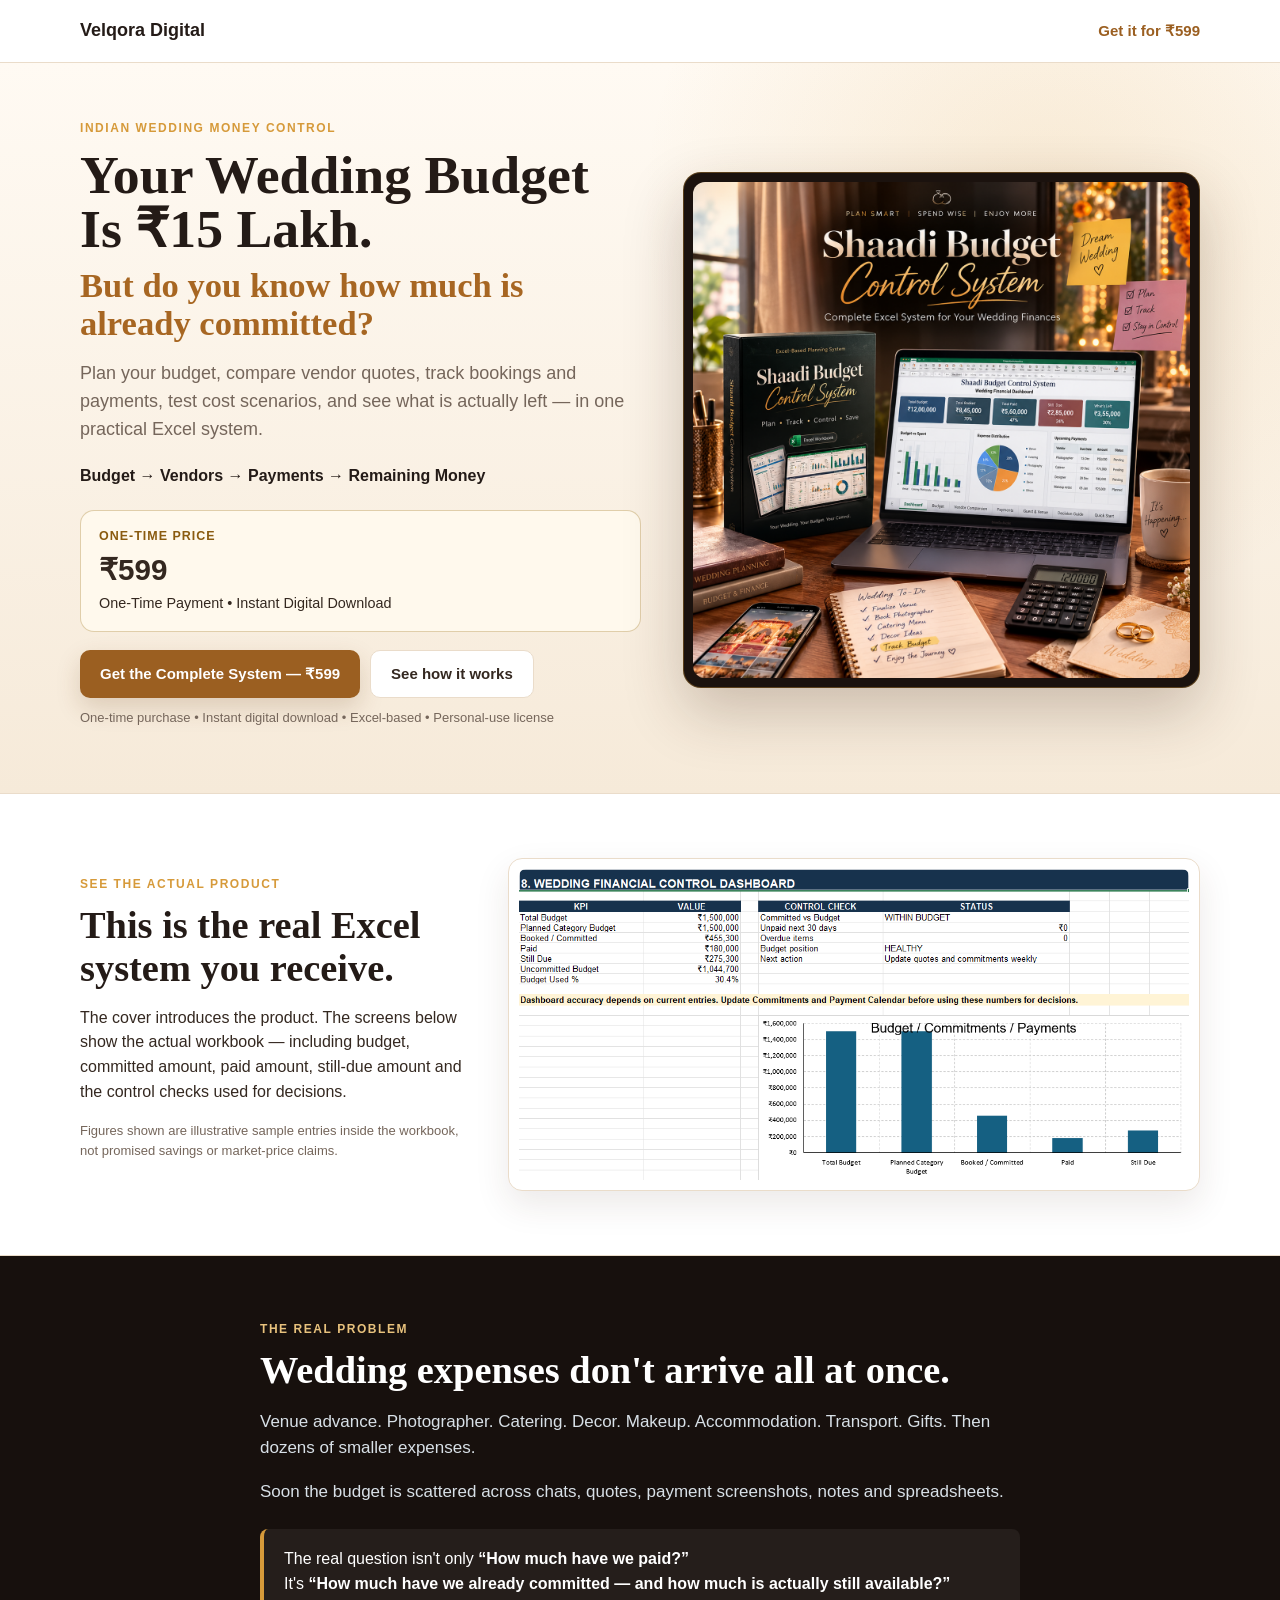
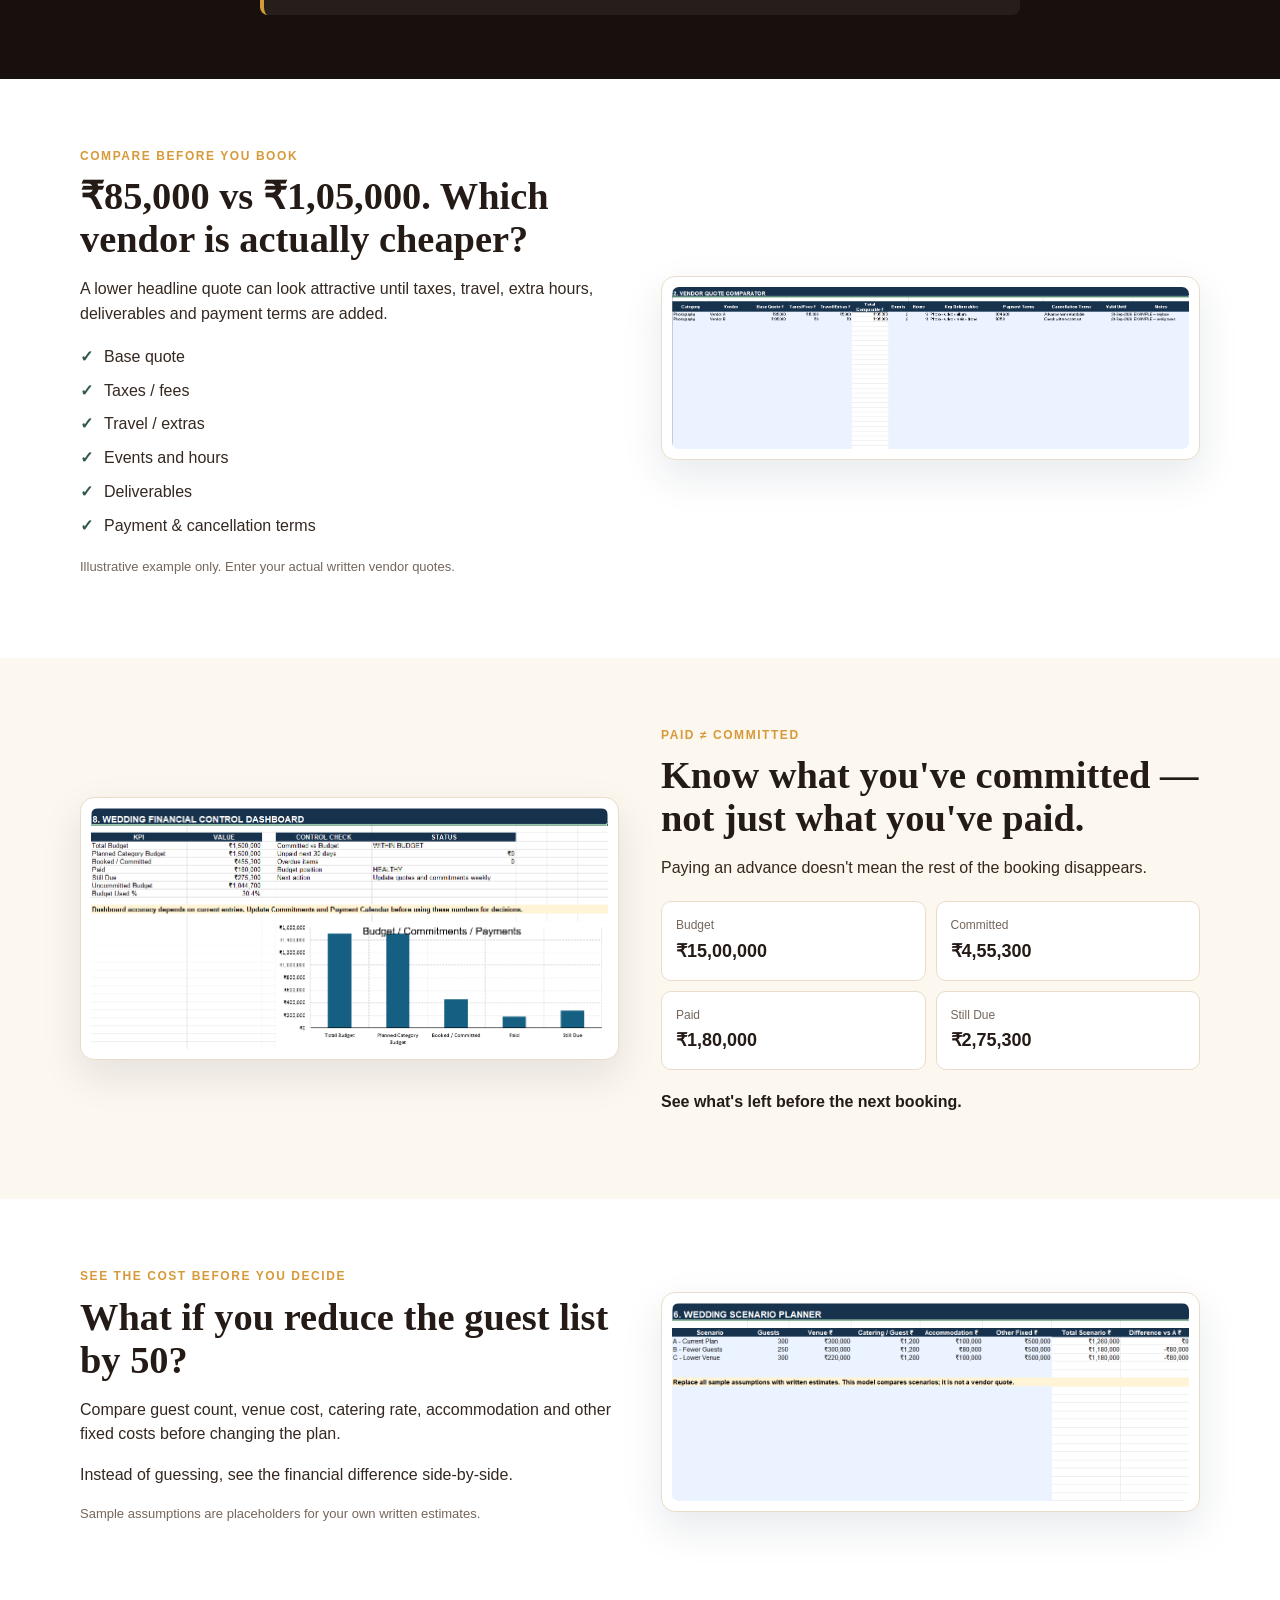
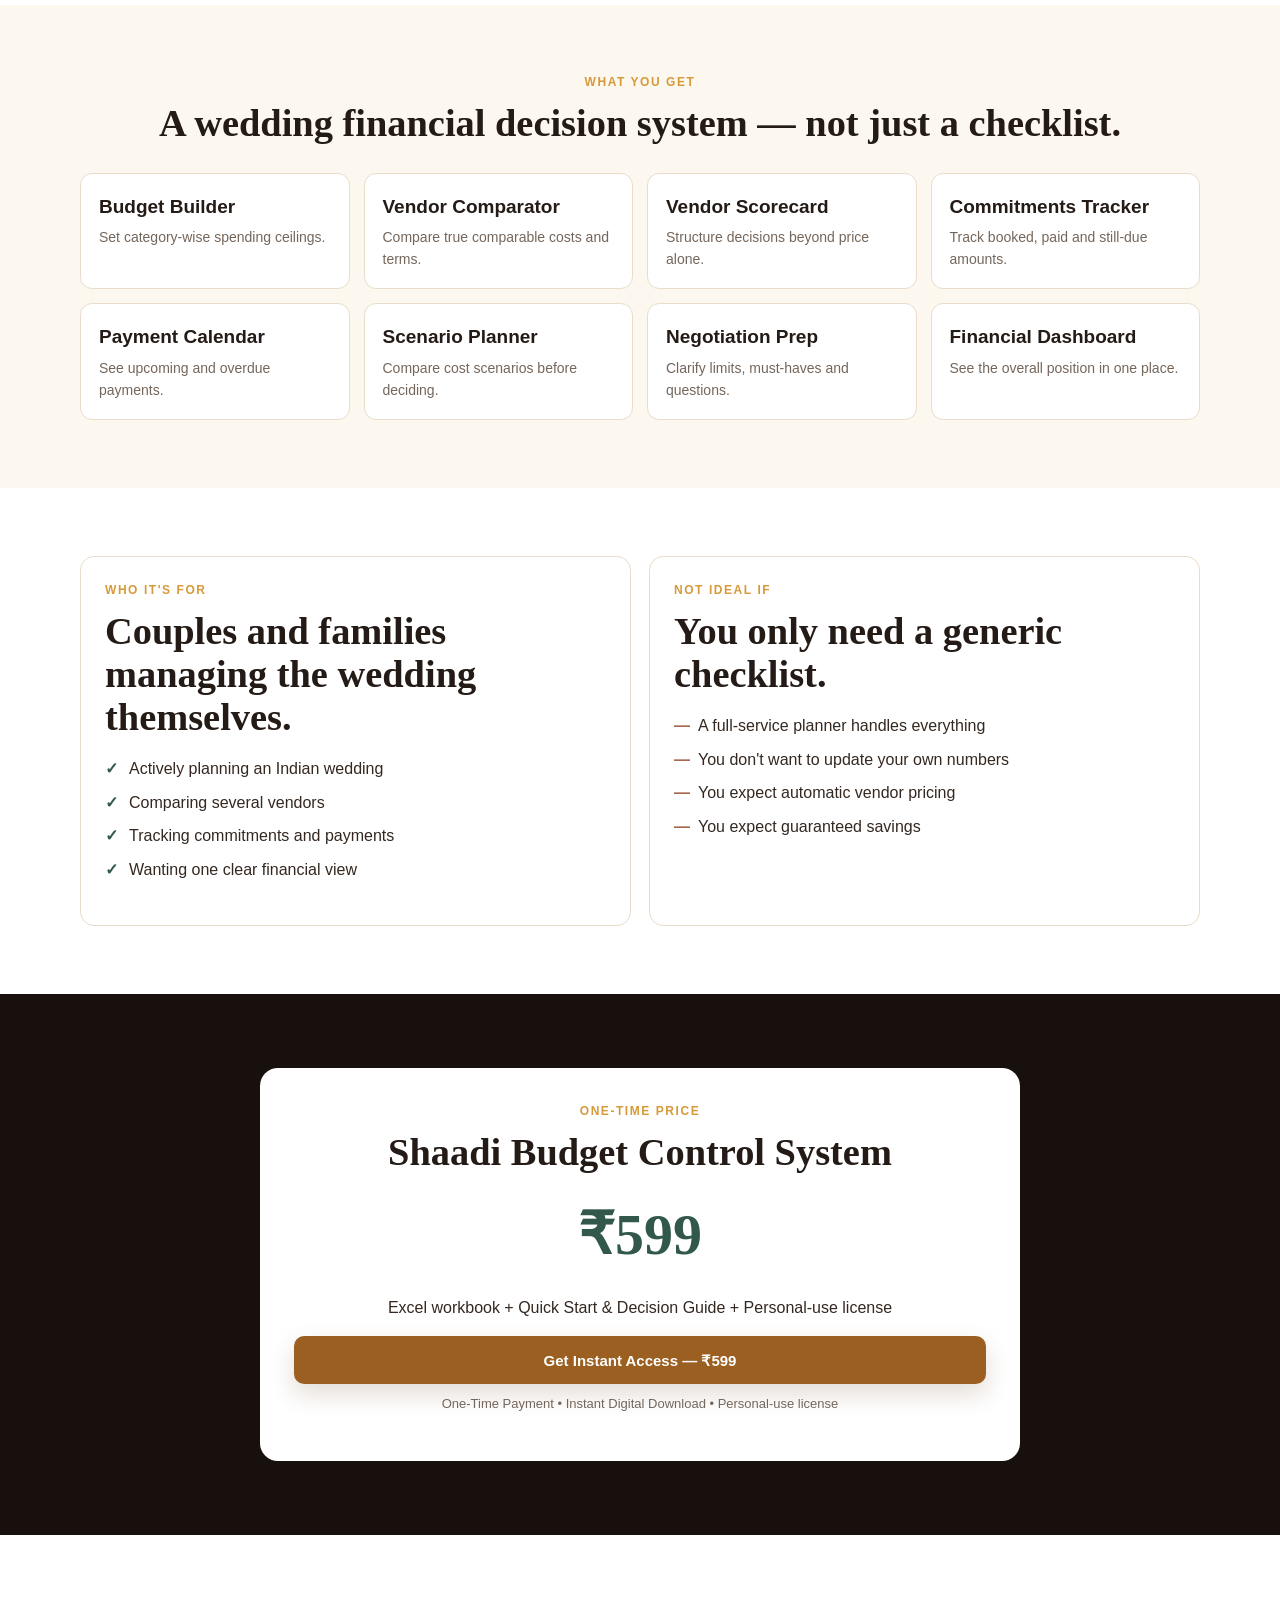
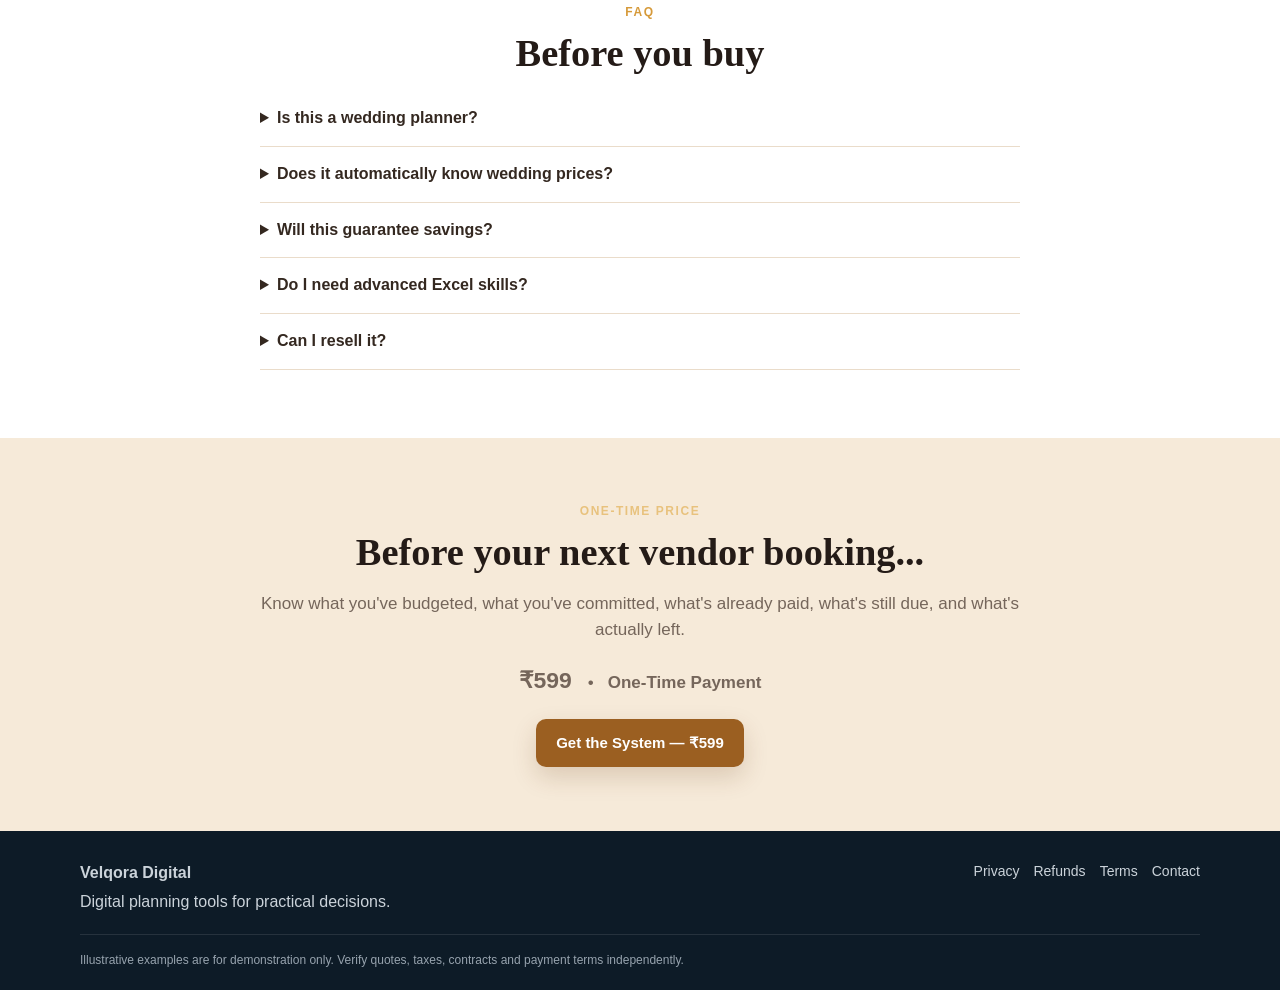
==== commit cd1e01cd: "Remove launch countdown and update pricing to ₹599" ====
--- a/shaadi-budget-control/index.html
+++ b/shaadi-budget-control/index.html
@@ -235,60 +235,24 @@
         </div>
 
 
-        <!-- LAUNCH OFFER -->
+        <!-- ONE-TIME PRICE -->
         <div class="launch-offer">
 
           <div class="launch-label">
-            Limited Launch Offer
+            One-Time Price
           </div>
 
           <div class="offer-price-row">
-
-            <span class="regular-price">
-              ₹1,499
-            </span>
 
             <span class="launch-price">
               ₹599
             </span>
 
-            <span class="discount-badge">
-              60% OFF
-            </span>
-
           </div>
 
           <p class="offer-meta">
             One-Time Payment • Instant Digital Download
           </p>
-
-          <div class="offer-countdown">
-
-            <span class="countdown-label">
-              Launch offer ends in:
-            </span>
-
-            <span class="countdown-box">
-              <span id="days">00</span>d
-            </span>
-
-            <span class="countdown-box">
-              <span id="hours">00</span>h
-            </span>
-
-            <span class="countdown-box">
-              <span id="minutes">00</span>m
-            </span>
-
-            <span class="countdown-box">
-              <span id="seconds">00</span>s
-            </span>
-
-          </div>
-
-          <div class="offer-end-note">
-            Offer deadline: 27 August 2026, 11:59 PM IST
-          </div>
 
         </div>
 
@@ -699,7 +663,7 @@
       <div class="price-card">
 
         <div class="eyebrow center">
-          LIMITED LAUNCH OFFER
+          ONE-TIME PRICE
         </div>
 
         <h2>
@@ -707,19 +671,6 @@
         </h2>
 
 
-        <div class="pricing-offer">
-
-          <span class="pricing-regular">
-            ₹1,499
-          </span>
-
-          <span class="pricing-discount">
-            60% OFF
-          </span>
-
-        </div>
-
-
         <div class="price">
           ₹599
         </div>
@@ -727,33 +678,6 @@
         <p>
           Excel workbook + Quick Start & Decision Guide + Personal-use license
         </p>
-
-        <div
-          class="offer-countdown"
-          style="justify-content:center; margin-bottom:18px;"
-        >
-
-          <span class="countdown-label">
-            Launch offer ends in:
-          </span>
-
-          <span class="countdown-box">
-            <span class="timer-days">00</span>d
-          </span>
-
-          <span class="countdown-box">
-            <span class="timer-hours">00</span>h
-          </span>
-
-          <span class="countdown-box">
-            <span class="timer-minutes">00</span>m
-          </span>
-
-          <span class="countdown-box">
-            <span class="timer-seconds">00</span>s
-          </span>
-
-        </div>
 
 
         <a
@@ -867,7 +791,7 @@
     <div class="container narrow center">
 
       <div class="eyebrow light">
-        60% LAUNCH DISCOUNT
+        ONE-TIME PRICE
       </div>
 
       <h2>
@@ -880,12 +804,6 @@
       </p>
 
       <p>
-        <span style="text-decoration:line-through; opacity:.7;">
-          ₹1,499
-        </span>
-
-        &nbsp;
-
         <strong style="font-size:1.35em;">
           ₹599
         </strong>
@@ -893,7 +811,7 @@
         &nbsp; • &nbsp;
 
         <strong>
-          60% OFF
+          One-Time Payment
         </strong>
       </p>
 
@@ -961,144 +879,7 @@
 
 <script src="script.js"></script>
 
-<!-- Fixed Launch Countdown -->
-<script>
-
-  /*
-    Genuine fixed launch deadline.
-    This does NOT reset when the visitor refreshes the page.
-
-    Deadline:
-    27 August 2026
-    11:59:59 PM IST
-  */
-
-  const launchDeadline =
-    new Date("2026-08-27T23:59:59+05:30").getTime();
-
-
-  function updateLaunchCountdown() {
-
-    const now = new Date().getTime();
-
-    const distance =
-      launchDeadline - now;
-
-
-    let days = 0;
-    let hours = 0;
-    let minutes = 0;
-    let seconds = 0;
-
-
-    if (distance > 0) {
-
-      days = Math.floor(
-        distance / (1000 * 60 * 60 * 24)
-      );
-
-      hours = Math.floor(
-        (distance % (1000 * 60 * 60 * 24))
-        / (1000 * 60 * 60)
-      );
-
-      minutes = Math.floor(
-        (distance % (1000 * 60 * 60))
-        / (1000 * 60)
-      );
-
-      seconds = Math.floor(
-        (distance % (1000 * 60))
-        / 1000
-      );
-
-    }
-
-
-    const pad =
-      value => String(value).padStart(2, "0");
-
-
-    const heroDays =
-      document.getElementById("days");
-
-    const heroHours =
-      document.getElementById("hours");
-
-    const heroMinutes =
-      document.getElementById("minutes");
-
-    const heroSeconds =
-      document.getElementById("seconds");
-
-
-    if (heroDays) {
-      heroDays.textContent = pad(days);
-    }
-
-    if (heroHours) {
-      heroHours.textContent = pad(hours);
-    }
-
-    if (heroMinutes) {
-      heroMinutes.textContent = pad(minutes);
-    }
-
-    if (heroSeconds) {
-      heroSeconds.textContent = pad(seconds);
-    }
-
-
-    document
-      .querySelectorAll(".timer-days")
-      .forEach(
-        el => el.textContent = pad(days)
-      );
-
-    document
-      .querySelectorAll(".timer-hours")
-      .forEach(
-        el => el.textContent = pad(hours)
-      );
-
-    document
-      .querySelectorAll(".timer-minutes")
-      .forEach(
-        el => el.textContent = pad(minutes)
-      );
-
-    document
-      .querySelectorAll(".timer-seconds")
-      .forEach(
-        el => el.textContent = pad(seconds)
-      );
-
-
-    if (distance <= 0) {
-
-      document
-        .querySelectorAll(".countdown-label")
-        .forEach(
-          el => el.textContent =
-            "Launch offer deadline reached"
-        );
-
-      clearInterval(countdownTimer);
-
-    }
-
-  }
-
-
-  updateLaunchCountdown();
-
-  const countdownTimer =
-    setInterval(
-      updateLaunchCountdown,
-      1000
-    );
-
-</script>
+
 
 </body>
 </html>
